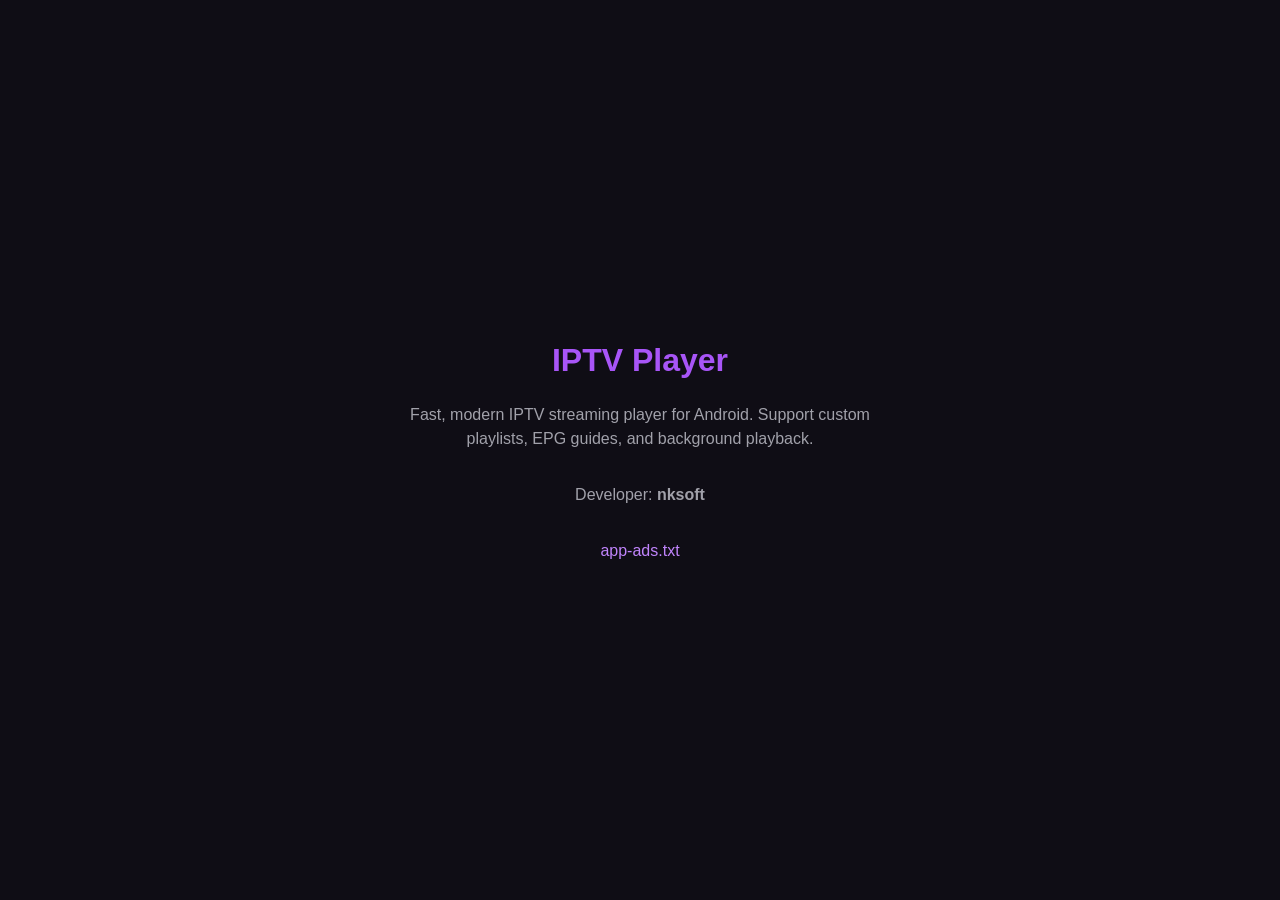
==== index.html @ 3738983d "Add initial HTML structure for IPTV Player" ====
<!DOCTYPE html>
<html lang="en">
<head>
    <meta charset="UTF-8">
    <meta name="viewport" content="width=device-width, initial-scale=1.0">
    <title>IPTV Player by nksoft</title>
    <style>
        body { font-family: -apple-system, BlinkMacSystemFont, "Segoe UI", Roboto, sans-serif; background: #0f0d15; color: #fff; display: flex; flex-direction: column; align-items: center; justify-content: center; height: 100vh; margin: 0; text-align: center; }
        h1 { font-size: 2rem; margin-bottom: 0.5rem; color: #a855f7; }
        p { color: #a1a1aa; max-width: 500px; line-height: 1.5; padding: 0 1rem; }
        a { color: #c084fc; text-decoration: none; margin: 0 10px; }
        a:hover { text-decoration: underline; }
    </style>
</head>
<body>
    <h1>IPTV Player</h1>
    <p>Fast, modern IPTV streaming player for Android. Support custom playlists, EPG guides, and background playback.</p>
    <p>Developer: <strong>nksoft</strong></p>
    <p>
        <a href="app-ads.txt">app-ads.txt</a>
    </p>
</body>
</html>
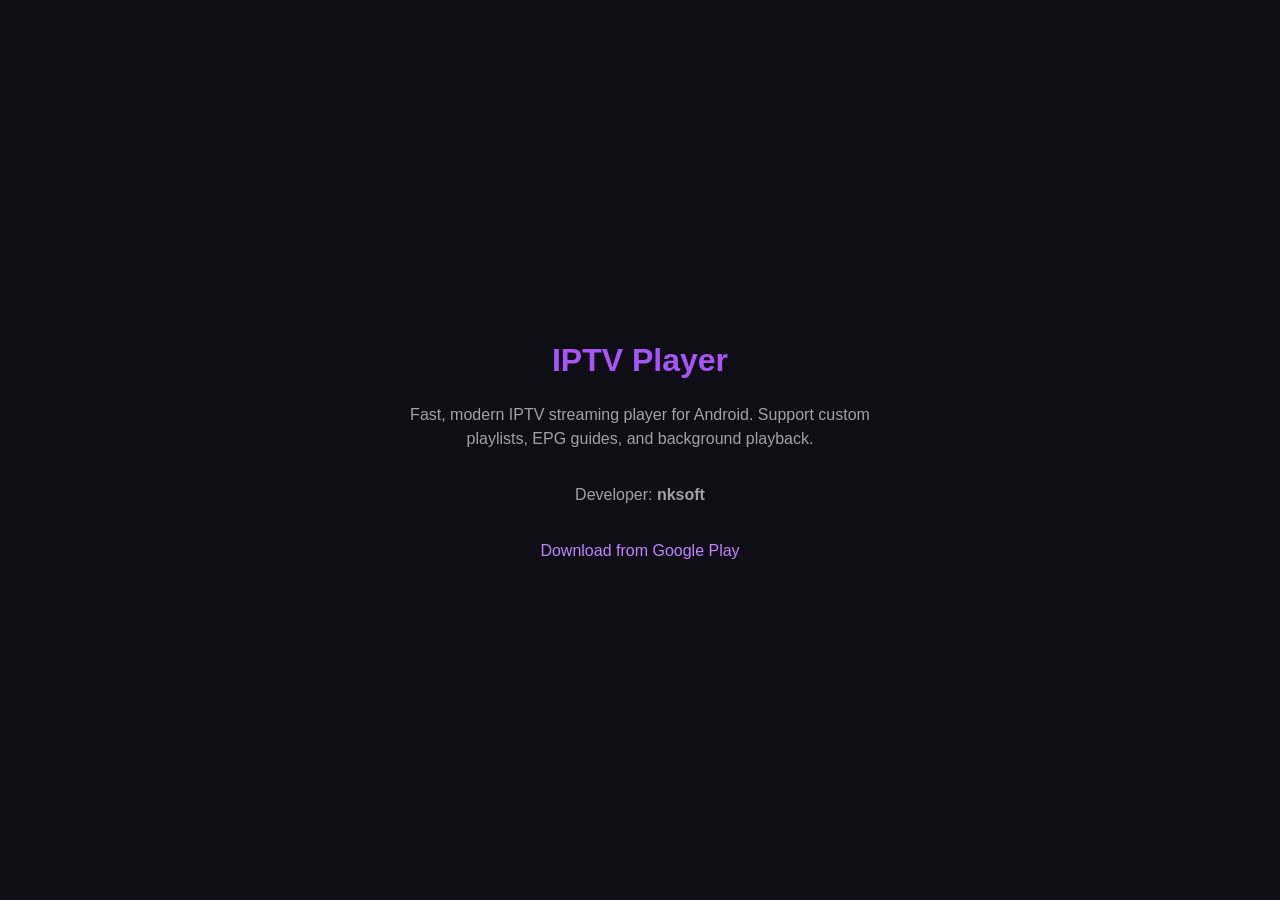
==== commit 0d3e0bd8: "Update download link in index.html" ====
--- a/index.html
+++ b/index.html
@@ -17,7 +17,7 @@
     <p>Fast, modern IPTV streaming player for Android. Support custom playlists, EPG guides, and background playback.</p>
     <p>Developer: <strong>nksoft</strong></p>
     <p>
-        <a href="app-ads.txt">app-ads.txt</a>
+        <a href="https://play.google.com/store/apps/details?id=com.nksoft.iptv">Download from Google Play</a>
     </p>
 </body>
 </html>
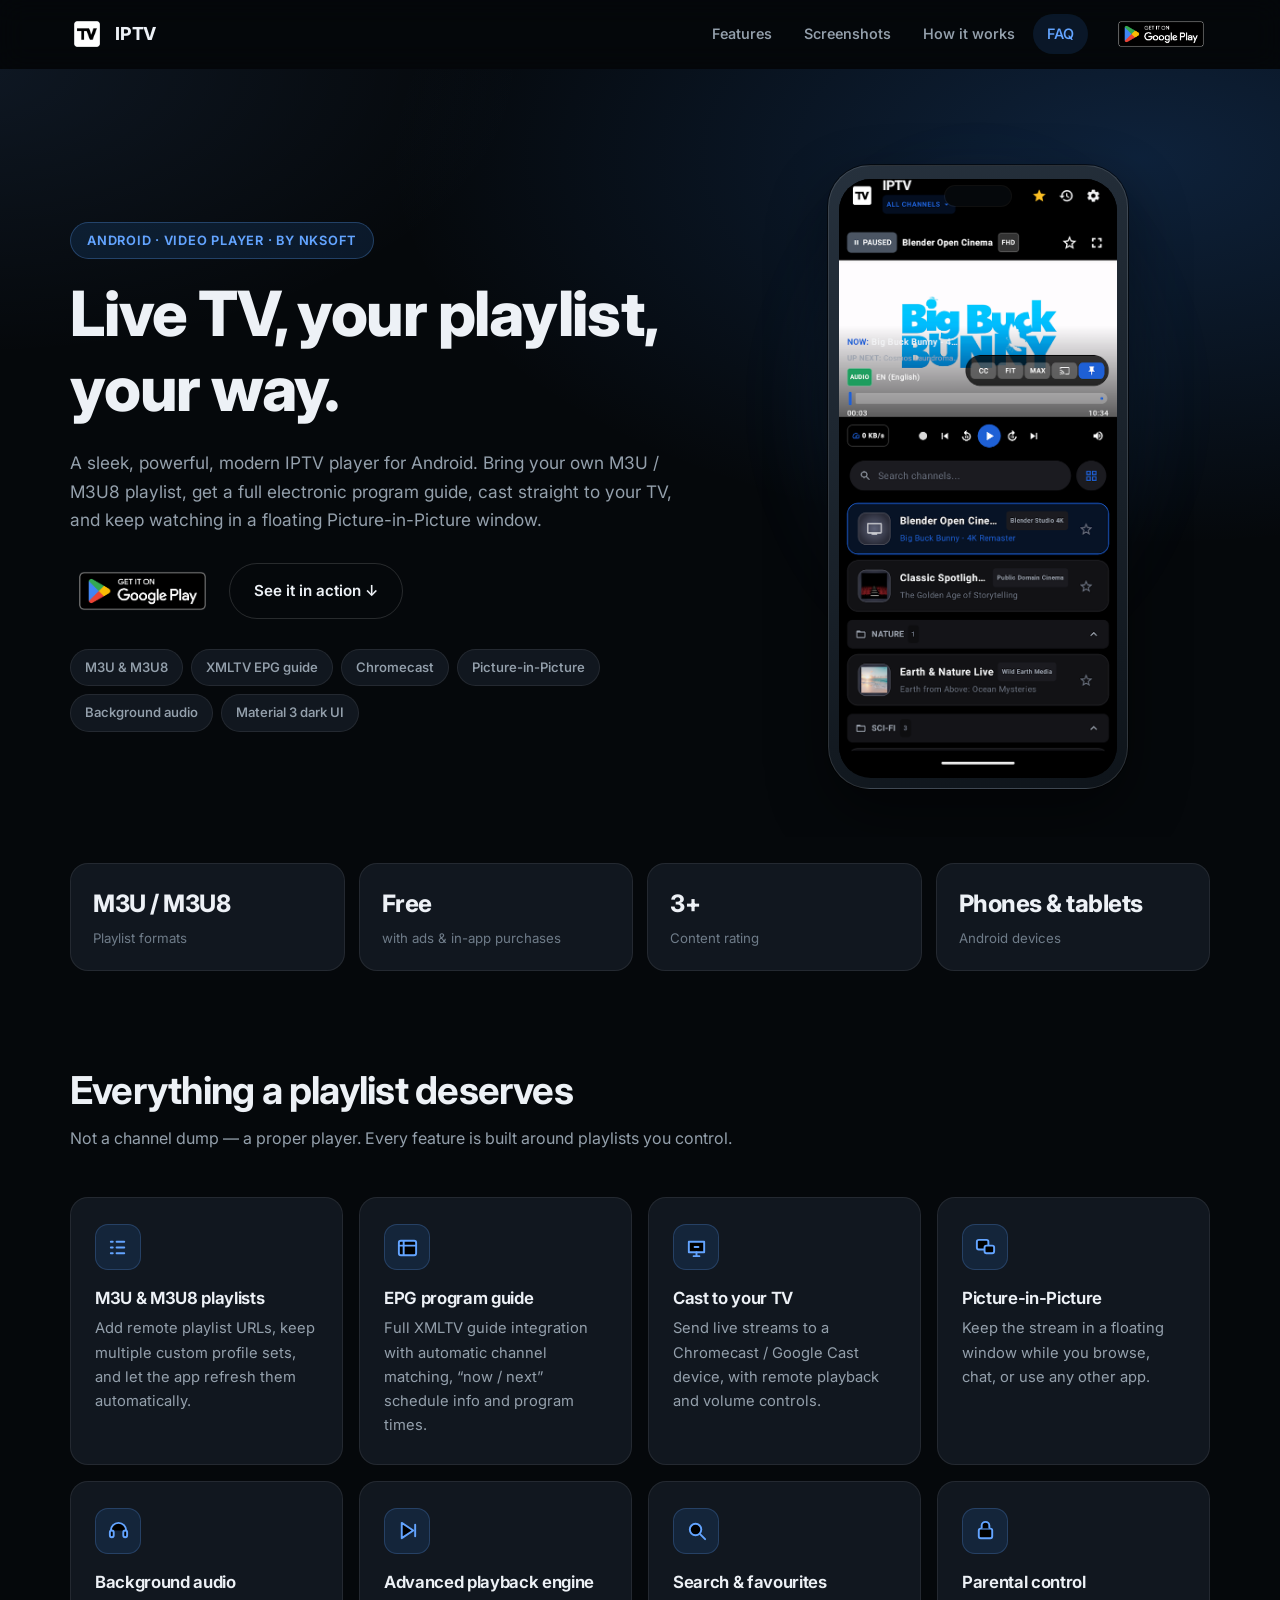
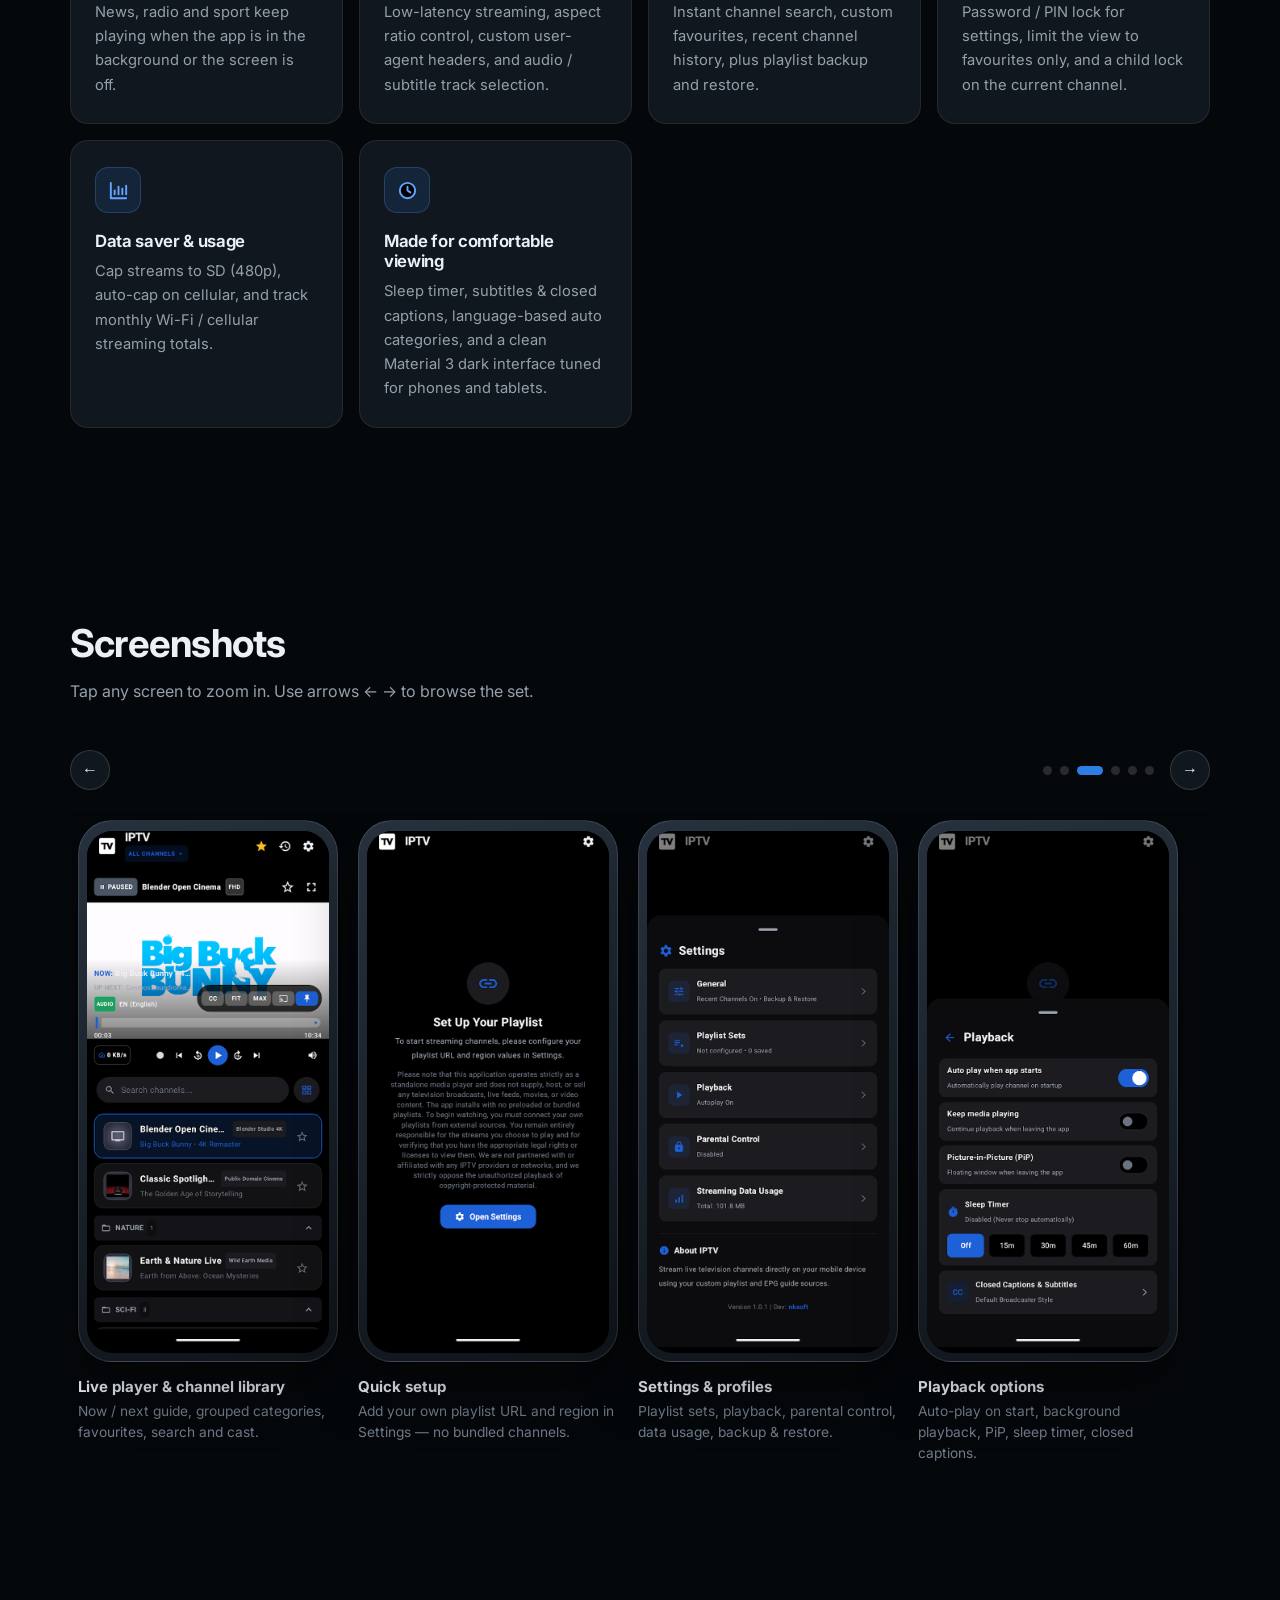
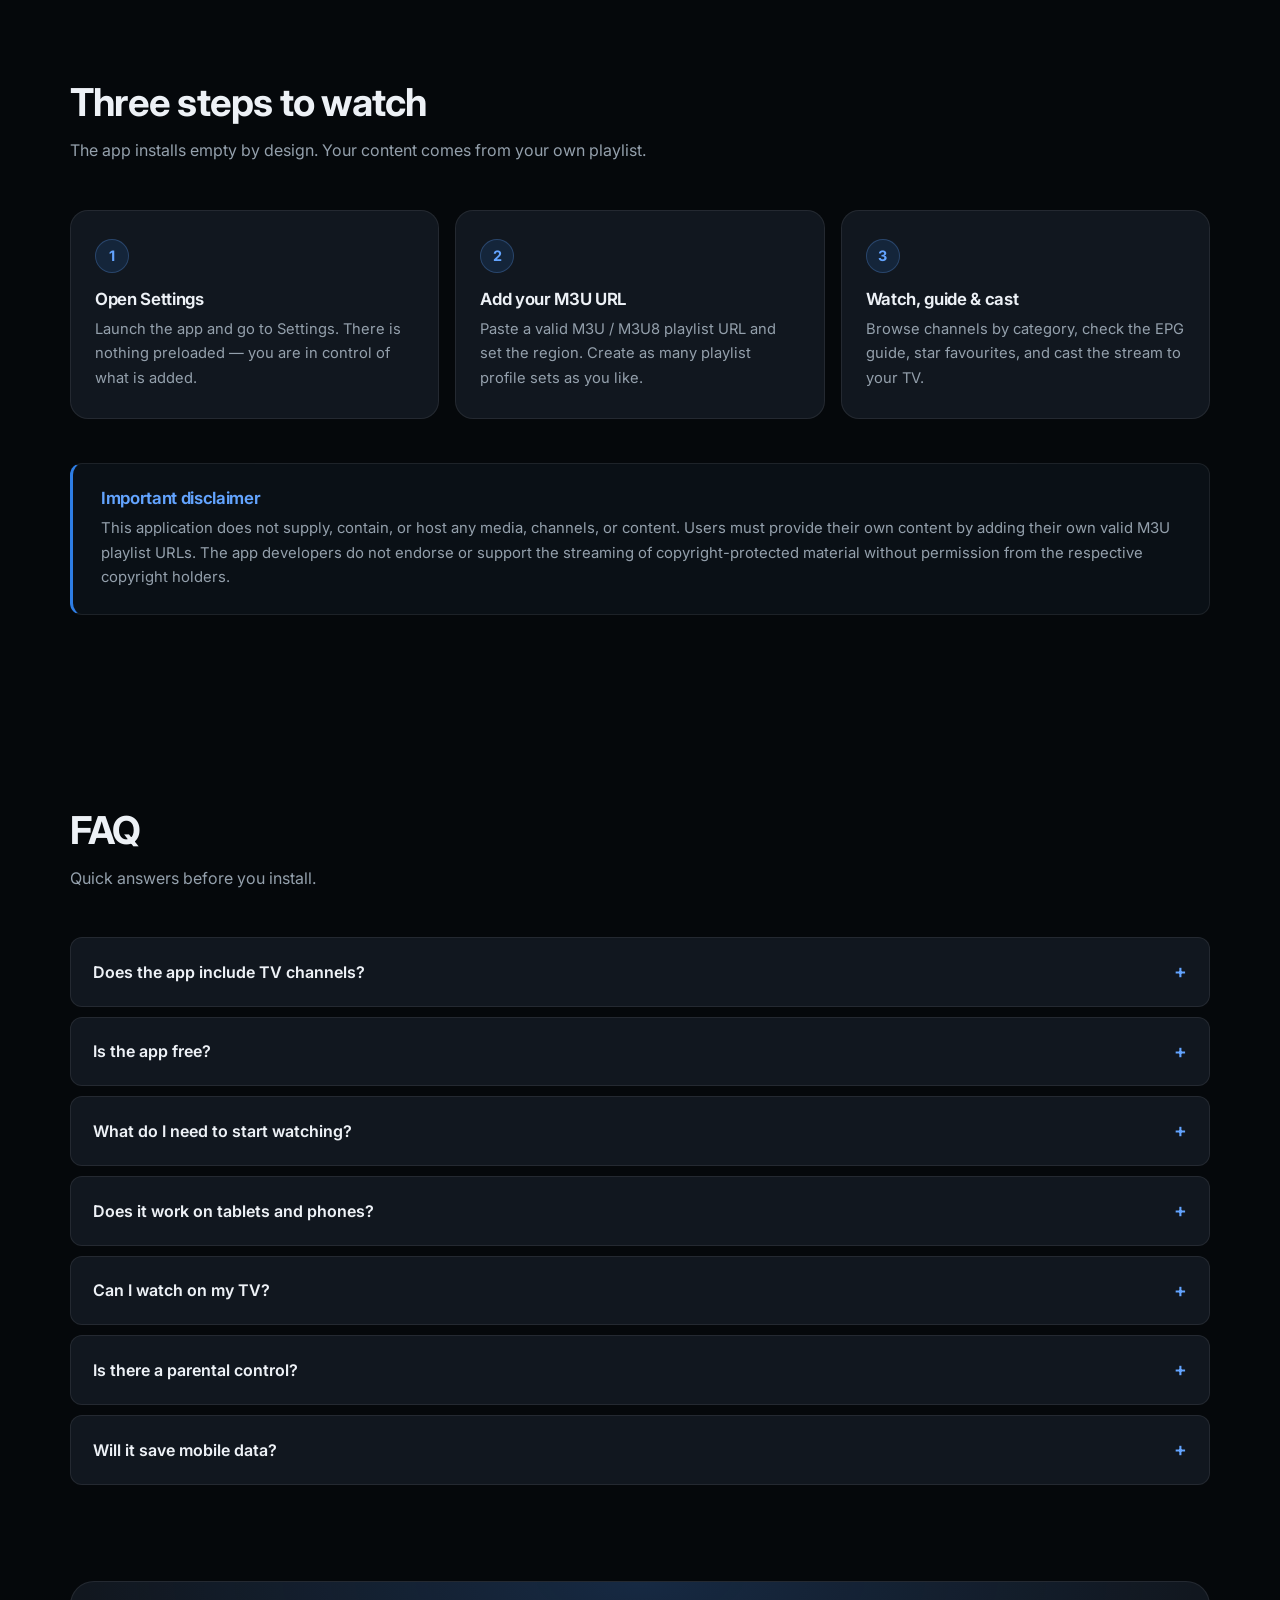
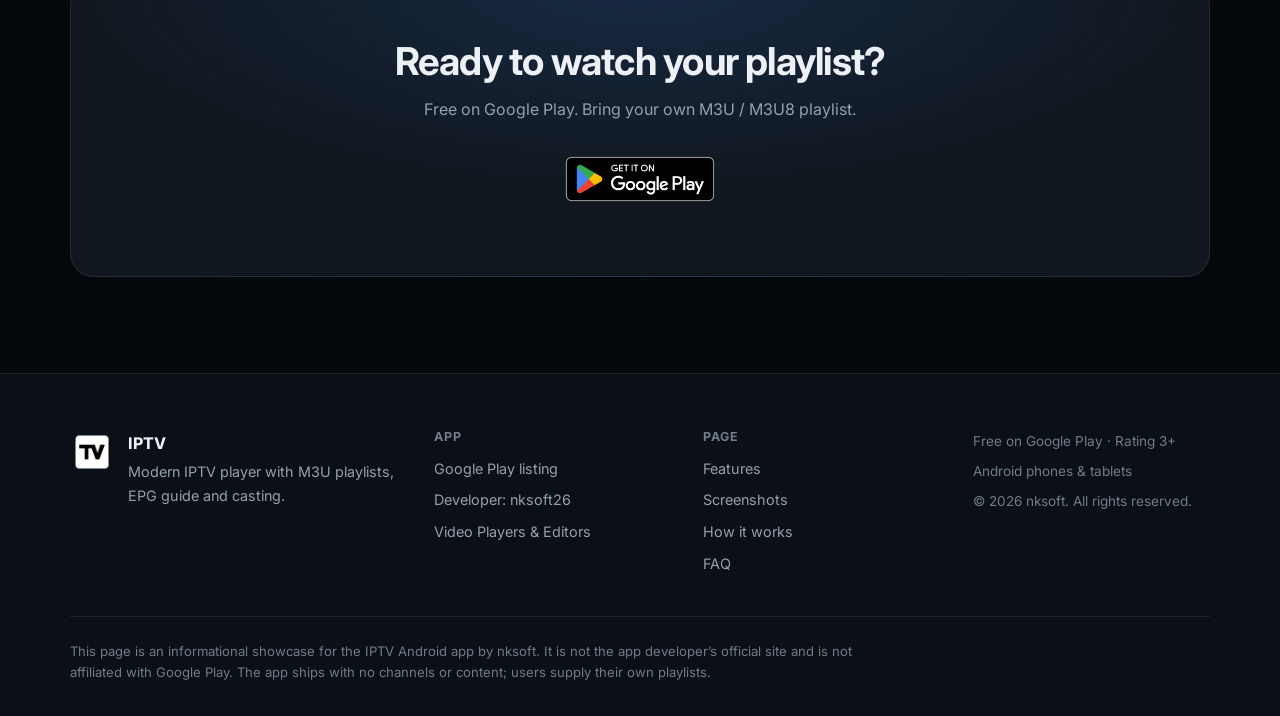
==== commit 73263980: "New website" ====
--- a/index.html
+++ b/index.html
@@ -1,23 +1,391 @@
 <!DOCTYPE html>
 <html lang="en">
 <head>
-    <meta charset="UTF-8">
-    <meta name="viewport" content="width=device-width, initial-scale=1.0">
-    <title>IPTV Player by nksoft</title>
-    <style>
-        body { font-family: -apple-system, BlinkMacSystemFont, "Segoe UI", Roboto, sans-serif; background: #0f0d15; color: #fff; display: flex; flex-direction: column; align-items: center; justify-content: center; height: 100vh; margin: 0; text-align: center; }
-        h1 { font-size: 2rem; margin-bottom: 0.5rem; color: #a855f7; }
-        p { color: #a1a1aa; max-width: 500px; line-height: 1.5; padding: 0 1rem; }
-        a { color: #c084fc; text-decoration: none; margin: 0 10px; }
-        a:hover { text-decoration: underline; }
-    </style>
+  <meta charset="UTF-8" />
+  <meta name="viewport" content="width=device-width, initial-scale=1" />
+
+  <title>IPTV — Modern IPTV player for Android | M3U, EPG & Chromecast</title>
+  <meta name="description" content="IPTV is a sleek, modern IPTV player for Android. Add your own M3U / M3U8 playlist, get a full XMLTV EPG guide, cast to your TV with Chromecast, and keep watching in Picture-in-Picture." />
+
+  <!-- Open Graph / social preview: replace the URL with your GitHub Pages address, e.g. https://yourname.github.io/iptv/ -->
+  <meta property="og:type" content="website" />
+  <meta property="og:title" content="IPTV — Modern IPTV player for Android" />
+  <meta property="og:description" content="M3U / M3U8 playlists, XMLTV EPG guide, Chromecast, Picture-in-Picture, background audio and a clean Material 3 dark interface." />
+  <meta property="og:image" content="https://yourname.github.io/iptv/assets/img/thumbs/shot06.webp" />
+  <meta name="twitter:card" content="summary_large_image" />
+
+  <link rel="icon" href="assets/img/app-icon-192.webp" />
+  <link rel="preconnect" href="https://fonts.googleapis.com" />
+  <link rel="preconnect" href="https://fonts.gstatic.com" crossorigin />
+  <link href="https://fonts.googleapis.com/css2?family=Inter:wght@400;500;600;700;800&display=swap" rel="stylesheet" />
+  <link rel="stylesheet" href="assets/css/style.css" />
 </head>
 <body>
-    <h1>IPTV Player</h1>
-    <p>Fast, modern IPTV streaming player for Android. Support custom playlists, EPG guides, and background playback.</p>
-    <p>Developer: <strong>nksoft</strong></p>
-    <p>
-        <a href="https://play.google.com/store/apps/details?id=com.nksoft.iptv">Download from Google Play</a>
-    </p>
+
+  <!-- ============ NAV ============ -->
+  <header class="nav" id="nav">
+    <div class="nav-inner">
+      <a class="brand" href="#top">
+        <img class="brand-icon" src="assets/img/app-icon-192.webp" alt="IPTV app icon" />
+        <span class="brand-name">IPTV</span>
+      </a>
+      <nav class="nav-links" aria-label="Page sections">
+        <a href="#features" class="nav-link">Features</a>
+        <a href="#gallery" class="nav-link">Screenshots</a>
+        <a href="#how" class="nav-link">How it works</a>
+        <a href="#faq" class="nav-link">FAQ</a>
+      </nav>
+      <a class="play-badge" href="https://play.google.com/store/apps/details?id=com.nksoft.iptv" target="_blank" rel="noopener" aria-label="Get it on Google Play">
+        <img src="assets/img/play-badge-dark.png" alt="Get it on Google Play" width="646" height="250" />
+      </a>
+    </div>
+  </header>
+
+  <!-- ============ HERO ============ -->
+  <main id="top">
+    <section class="hero">
+      <div class="hero-bg" aria-hidden="true"></div>
+      <div class="wrap hero-grid">
+        <div class="hero-copy reveal">
+          <p class="eyebrow">Android · Video player · by nksoft</p>
+          <h1>Live TV, your playlist,<br />your&nbsp;way.</h1>
+          <p class="lede">
+            A sleek, powerful, modern IPTV player for Android. Bring your own M3U / M3U8 playlist,
+            get a full electronic program guide, cast straight to your TV, and keep watching in
+            a floating Picture-in-Picture window.
+          </p>
+          <div class="cta-row">
+            <a class="play-badge" href="https://play.google.com/store/apps/details?id=com.nksoft.iptv" target="_blank" rel="noopener" aria-label="Get it on Google Play">
+              <img src="assets/img/play-badge-dark.png" alt="Get it on Google Play" width="646" height="250" />
+            </a>
+            <a class="btn btn-ghost" href="#gallery">See it in action ↓</a>
+          </div>
+          <ul class="chips">
+            <li>M3U &amp; M3U8</li>
+            <li>XMLTV EPG guide</li>
+            <li>Chromecast</li>
+            <li>Picture-in-Picture</li>
+            <li>Background audio</li>
+            <li>Material 3 dark UI</li>
+          </ul>
+        </div>
+
+        <div class="hero-phone reveal">
+          <div class="phone">
+            <div class="phone-bezel">
+              <div class="phone-screen">
+                <img src="assets/img/thumbs/shot06.webp" alt="IPTV main screen: live channel player with program guide and grouped channel list" />
+              </div>
+              <span class="phone-notch" aria-hidden="true"></span>
+            </div>
+          </div>
+        </div>
+      </div>
+    </section>
+
+    <!-- ============ STATS STRIP ============ -->
+    <section class="wrap stats reveal">
+      <div class="stat"><span class="stat-v">M3U / M3U8</span><span class="stat-k">Playlist formats</span></div>
+      <div class="stat"><span class="stat-v">Free</span><span class="stat-k">with ads &amp; in-app purchases</span></div>
+      <div class="stat"><span class="stat-v">3+</span><span class="stat-k">Content rating</span></div>
+      <div class="stat"><span class="stat-v">Phones &amp; tablets</span><span class="stat-k">Android devices</span></div>
+    </section>
+
+    <!-- ============ FEATURES ============ -->
+    <section class="section wrap" id="features">
+      <div class="section-head reveal">
+        <h2>Everything a playlist deserves</h2>
+        <p>Not a channel dump — a proper player. Every feature is built around playlists you control.</p>
+      </div>
+
+      <div class="feature-grid">
+        <article class="card feature reveal">
+          <div class="feature-icon">
+            <svg viewBox="0 0 24 24" aria-hidden="true"><path d="M10 6h8M10 12h8M10 18h8M4 6h2M4 12h2M4 18h2" stroke="currentColor" stroke-width="2" stroke-linecap="round"/></svg>
+          </div>
+          <h3>M3U &amp; M3U8 playlists</h3>
+          <p>Add remote playlist URLs, keep multiple custom profile sets, and let the app refresh them automatically.</p>
+        </article>
+
+        <article class="card feature reveal">
+          <div class="feature-icon">
+            <svg viewBox="0 0 24 24" aria-hidden="true"><rect x="3" y="5" width="18" height="15" rx="2" stroke="currentColor" stroke-width="2"/><path d="M3 10h18M8 5v15" stroke="currentColor" stroke-width="2"/></svg>
+          </div>
+          <h3>EPG program guide</h3>
+          <p>Full XMLTV guide integration with automatic channel matching, “now / next” schedule info and program times.</p>
+        </article>
+
+        <article class="card feature reveal">
+          <div class="feature-icon">
+            <svg viewBox="0 0 24 24" aria-hidden="true"><path d="M4 6h16v11H4z" stroke="currentColor" stroke-width="2" stroke-linejoin="round"/><path d="M9 21h6M12 17v4" stroke="currentColor" stroke-width="2" stroke-linecap="round"/><path d="M10 11.5 14 11.5" stroke="currentColor" stroke-width="2" stroke-linecap="round"/></svg>
+          </div>
+          <h3>Cast to your TV</h3>
+          <p>Send live streams to a Chromecast / Google Cast device, with remote playback and volume controls.</p>
+        </article>
+
+        <article class="card feature reveal">
+          <div class="feature-icon">
+            <svg viewBox="0 0 24 24" aria-hidden="true"><rect x="3" y="4" width="12" height="10" rx="2" stroke="currentColor" stroke-width="2"/><rect x="11" y="10" width="10" height="8" rx="2" stroke="currentColor" stroke-width="2"/></svg>
+          </div>
+          <h3>Picture-in-Picture</h3>
+          <p>Keep the stream in a floating window while you browse, chat, or use any other app.</p>
+        </article>
+
+        <article class="card feature reveal">
+          <div class="feature-icon">
+            <svg viewBox="0 0 24 24" aria-hidden="true"><path d="M4 12a8 8 0 0 1 16 0" stroke="currentColor" stroke-width="2"/><rect x="3" y="12" width="4" height="7" rx="2" stroke="currentColor" stroke-width="2"/><rect x="17" y="12" width="4" height="7" rx="2" stroke="currentColor" stroke-width="2"/></svg>
+          </div>
+          <h3>Background audio</h3>
+          <p>News, radio and sport keep playing when the app is in the background or the screen is off.</p>
+        </article>
+
+        <article class="card feature reveal">
+          <div class="feature-icon">
+            <svg viewBox="0 0 24 24" aria-hidden="true"><path d="M6 4l12 8-12 8z" stroke="currentColor" stroke-width="2" stroke-linejoin="round"/><path d="M20 6v12" stroke="currentColor" stroke-width="2" stroke-linecap="round"/></svg>
+          </div>
+          <h3>Advanced playback engine</h3>
+          <p>Low-latency streaming, aspect ratio control, custom user-agent headers, and audio / subtitle track selection.</p>
+        </article>
+
+        <article class="card feature reveal">
+          <div class="feature-icon">
+            <svg viewBox="0 0 24 24" aria-hidden="true"><circle cx="11" cy="11" r="6" stroke="currentColor" stroke-width="2"/><path d="M16 16l5 5" stroke="currentColor" stroke-width="2" stroke-linecap="round"/></svg>
+          </div>
+          <h3>Search &amp; favourites</h3>
+          <p>Instant channel search, custom favourites, recent channel history, plus playlist backup and restore.</p>
+        </article>
+
+        <article class="card feature reveal">
+          <div class="feature-icon">
+            <svg viewBox="0 0 24 24" aria-hidden="true"><rect x="5" y="10" width="14" height="10" rx="2" stroke="currentColor" stroke-width="2"/><path d="M8 10V7a4 4 0 0 1 8 0v3" stroke="currentColor" stroke-width="2"/></svg>
+          </div>
+          <h3>Parental control</h3>
+          <p>Password / PIN lock for settings, limit the view to favourites only, and a child lock on the current channel.</p>
+        </article>
+
+        <article class="card feature reveal">
+          <div class="feature-icon">
+            <svg viewBox="0 0 24 24" aria-hidden="true"><path d="M4 20V4M4 20h16" stroke="currentColor" stroke-width="2" stroke-linecap="round"/><path d="M8 16v-4M12 16V8M16 16v-6M20 16v-9" stroke="currentColor" stroke-width="2" stroke-linecap="round"/></svg>
+          </div>
+          <h3>Data saver &amp; usage</h3>
+          <p>Cap streams to SD (480p), auto-cap on cellular, and track monthly Wi-Fi / cellular streaming totals.</p>
+        </article>
+
+        <article class="card feature reveal">
+          <div class="feature-icon">
+            <svg viewBox="0 0 24 24" aria-hidden="true"><circle cx="12" cy="12" r="8" stroke="currentColor" stroke-width="2"/><path d="M12 8v4l3 2" stroke="currentColor" stroke-width="2" stroke-linecap="round"/></svg>
+          </div>
+          <h3>Made for comfortable viewing</h3>
+          <p>Sleep timer, subtitles &amp; closed captions, language-based auto categories, and a clean Material 3 dark interface tuned for phones and tablets.</p>
+        </article>
+      </div>
+    </section>
+
+    <!-- ============ GALLERY ============ -->
+    <section class="section wrap" id="gallery">
+      <div class="section-head reveal">
+        <h2>Screenshots</h2>
+        <p>Tap any screen to zoom in. Use arrows ← → to browse the set.</p>
+      </div>
+
+      <div class="gallery-tools">
+        <button class="arrow" id="gal-prev" aria-label="Previous screenshot">←</button>
+        <div class="dots" id="gal-dots" role="tablist" aria-label="Screenshot picker"></div>
+        <button class="arrow" id="gal-next" aria-label="Next screenshot">→</button>
+      </div>
+
+      <div class="gallery" id="gallery-track" role="list">
+        <figure class="shot reveal" role="listitem" data-full="assets/img/shot06.webp" data-title="Live player &amp; channel library" tabindex="0">
+          <div class="phone phone-sm">
+            <div class="phone-bezel">
+              <div class="phone-screen"><img src="assets/img/thumbs/shot06.webp" alt="Live player screen: program guide now and next, channel list grouped by category" loading="lazy" /></div>
+            </div>
+          </div>
+          <figcaption><strong>Live player &amp; channel library</strong>Now / next guide, grouped categories, favourites, search and cast.</figcaption>
+        </figure>
+
+        <figure class="shot reveal" role="listitem" data-full="assets/img/shot01.webp" data-title="Quick setup" tabindex="0">
+          <div class="phone phone-sm">
+            <div class="phone-bezel">
+              <div class="phone-screen"><img src="assets/img/thumbs/shot01.webp" alt="Setup screen explaining that you must add your own playlist URL" loading="lazy" /></div>
+            </div>
+          </div>
+          <figcaption><strong>Quick setup</strong>Add your own playlist URL and region in Settings — no bundled channels.</figcaption>
+        </figure>
+
+        <figure class="shot reveal" role="listitem" data-full="assets/img/shot02.webp" data-title="Settings &amp; profiles" tabindex="0">
+          <div class="phone phone-sm">
+            <div class="phone-bezel">
+              <div class="phone-screen"><img src="assets/img/thumbs/shot02.webp" alt="Settings screen with General, Playlist Sets, Playback, Parental Control and Streaming Data Usage" loading="lazy" /></div>
+            </div>
+          </div>
+          <figcaption><strong>Settings &amp; profiles</strong>Playlist sets, playback, parental control, data usage, backup &amp; restore.</figcaption>
+        </figure>
+
+        <figure class="shot reveal" role="listitem" data-full="assets/img/shot03.webp" data-title="Playback options" tabindex="0">
+          <div class="phone phone-sm">
+            <div class="phone-bezel">
+              <div class="phone-screen"><img src="assets/img/thumbs/shot03.webp" alt="Playback settings: auto play, keep media playing, picture-in-picture, sleep timer, subtitles" loading="lazy" /></div>
+            </div>
+          </div>
+          <figcaption><strong>Playback options</strong>Auto-play on start, background playback, PiP, sleep timer, closed captions.</figcaption>
+        </figure>
+
+        <figure class="shot reveal" role="listitem" data-full="assets/img/shot05.webp" data-title="Data saver &amp; usage" tabindex="0">
+          <div class="phone phone-sm">
+            <div class="phone-bezel">
+              <div class="phone-screen"><img src="assets/img/thumbs/shot05.webp" alt="Streaming data usage screen with data saver mode and monthly totals" loading="lazy" /></div>
+            </div>
+          </div>
+          <figcaption><strong>Data saver &amp; usage</strong>Cap quality to SD, auto-cap on cellular, monthly Wi-Fi / cellular totals.</figcaption>
+        </figure>
+
+        <figure class="shot reveal" role="listitem" data-full="assets/img/shot04.webp" data-title="Parental control" tabindex="0">
+          <div class="phone phone-sm">
+            <div class="phone-bezel">
+              <div class="phone-screen"><img src="assets/img/thumbs/shot04.webp" alt="Parental control screen with password, limit to favourites and child lock" loading="lazy" /></div>
+            </div>
+          </div>
+          <figcaption><strong>Parental control</strong>PIN-locked settings, favourites-only view, child lock on the current channel.</figcaption>
+        </figure>
+      </div>
+    </section>
+
+    <!-- ============ HOW IT WORKS ============ -->
+    <section class="section wrap" id="how">
+      <div class="section-head reveal">
+        <h2>Three steps to watch</h2>
+        <p>The app installs empty by design. Your content comes from your own playlist.</p>
+      </div>
+      <div class="steps">
+        <div class="step reveal">
+          <span class="step-num">1</span>
+          <h3>Open Settings</h3>
+          <p>Launch the app and go to Settings. There is nothing preloaded — you are in control of what is added.</p>
+        </div>
+        <div class="step reveal">
+          <span class="step-num">2</span>
+          <h3>Add your M3U URL</h3>
+          <p>Paste a valid M3U / M3U8 playlist URL and set the region. Create as many playlist profile sets as you like.</p>
+        </div>
+        <div class="step reveal">
+          <span class="step-num">3</span>
+          <h3>Watch, guide &amp; cast</h3>
+          <p>Browse channels by category, check the EPG guide, star favourites, and cast the stream to your TV.</p>
+        </div>
+      </div>
+
+      <div class="disclaimer reveal">
+        <h3>Important disclaimer</h3>
+        <p>
+          This application does not supply, contain, or host any media, channels, or content.
+          Users must provide their own content by adding their own valid M3U playlist URLs.
+          The app developers do not endorse or support the streaming of copyright-protected
+          material without permission from the respective copyright holders.
+        </p>
+      </div>
+    </section>
+
+    <!-- ============ FAQ ============ -->
+    <section class="section wrap" id="faq">
+      <div class="section-head reveal">
+        <h2>FAQ</h2>
+        <p>Quick answers before you install.</p>
+      </div>
+
+      <div class="faq-list reveal">
+        <details class="faq">
+          <summary>Does the app include TV channels?</summary>
+          <p>No. IPTV is a standalone player only. It ships with no channels, streams, or guide data. You add your own M3U / M3U8 playlist URL from a source you are licensed to use.</p>
+        </details>
+        <details class="faq">
+          <summary>Is the app free?</summary>
+          <p>Yes, the app is free to install on Android. It contains ads and offers in-app purchases.</p>
+        </details>
+        <details class="faq">
+          <summary>What do I need to start watching?</summary>
+          <p>A valid M3U or M3U8 playlist URL from your IPTV provider, plus an internet connection. An XMLTV EPG URL is optional, for the program guide.</p>
+        </details>
+        <details class="faq">
+          <summary>Does it work on tablets and phones?</summary>
+          <p>Yes. The interface is built on Material 3 with a dark theme tuned for both Android phones and tablets.</p>
+        </details>
+        <details class="faq">
+          <summary>Can I watch on my TV?</summary>
+          <p>Yes — cast live streams to Chromecast / Google Cast devices, with playback and volume control from the phone.</p>
+        </details>
+        <details class="faq">
+          <summary>Is there a parental control?</summary>
+          <p>Yes. Lock settings and restricted actions behind a password / PIN, restrict the channel view to favourites only, and use child lock to pin playback to the current channel.</p>
+        </details>
+        <details class="faq">
+          <summary>Will it save mobile data?</summary>
+          <p>Data saver mode caps stream quality to SD (480p / 1 Mbps), auto-saver can trigger on cellular, and the app shows your monthly Wi-Fi and cellular streaming totals.</p>
+        </details>
+      </div>
+    </section>
+
+    <!-- ============ CTA BAND ============ -->
+    <section class="wrap cta-band reveal">
+      <div class="cta-inner">
+        <h2>Ready to watch your playlist?</h2>
+        <p>Free on Google Play. Bring your own M3U / M3U8 playlist.</p>
+        <a class="play-badge play-badge-lg" href="https://play.google.com/store/apps/details?id=com.nksoft.iptv" target="_blank" rel="noopener" aria-label="Get it on Google Play">
+          <img src="assets/img/play-badge-dark.png" alt="Get it on Google Play" width="646" height="250" />
+        </a>
+      </div>
+    </section>
+  </main>
+
+  <!-- ============ FOOTER ============ -->
+  <footer class="footer">
+    <div class="wrap footer-grid">
+      <div class="footer-brand">
+        <img class="brand-icon" src="assets/img/app-icon-192.webp" alt="" />
+        <div>
+          <p class="footer-name">IPTV</p>
+          <p class="footer-sub">Modern IPTV player with M3U playlists, EPG guide and casting.</p>
+        </div>
+      </div>
+      <div class="footer-col">
+        <h4>App</h4>
+        <a href="https://play.google.com/store/apps/details?id=com.nksoft.iptv" target="_blank" rel="noopener">Google Play listing</a>
+        <a href="https://play.google.com/store/apps/developer?id=nksoft26" target="_blank" rel="noopener">Developer: nksoft26</a>
+        <a href="https://play.google.com/store/apps/category/VIDEO_PLAYERS" target="_blank" rel="noopener">Video Players &amp; Editors</a>
+      </div>
+      <div class="footer-col">
+        <h4>Page</h4>
+        <a href="#features">Features</a>
+        <a href="#gallery">Screenshots</a>
+        <a href="#how">How it works</a>
+        <a href="#faq">FAQ</a>
+      </div>
+      <div class="footer-col footer-meta">
+        <p>Free on Google Play · Rating 3+</p>
+        <p>Android phones &amp; tablets</p>
+        <p>© <span id="year"></span> nksoft. All rights reserved.</p>
+      </div>
+    </div>
+    <div class="wrap footer-legal">
+      <p>This page is an informational showcase for the IPTV Android app by nksoft. It is not the app developer’s official site and is not affiliated with Google Play. The app ships with no channels or content; users supply their own playlists.</p>
+    </div>
+  </footer>
+
+  <!-- Lightbox for zoomed screenshots -->
+  <div class="lightbox" id="lightbox" role="dialog" aria-modal="true" aria-label="Screenshot viewer" hidden>
+    <button class="lb-close" id="lb-close" aria-label="Close">✕</button>
+    <button class="lb-arrow lb-prev" id="lb-prev" aria-label="Previous">←</button>
+    <figure class="lb-body">
+      <div class="phone phone-lg">
+        <div class="phone-bezel">
+          <div class="phone-screen"><img id="lb-img" src="" alt="" /></div>
+        </div>
+      </div>
+      <figcaption id="lb-title"></figcaption>
+    </figure>
+    <button class="lb-arrow lb-next" id="lb-next" aria-label="Next">→</button>
+  </div>
+
+  <script src="assets/js/main.js"></script>
 </body>
 </html>
--- a/assets/css/style.css
+++ b/assets/css/style.css
@@ -0,0 +1,407 @@
+/* ============================================================
+   IPTV showcase — clean modern dark theme (matches app UI)
+   ============================================================ */
+
+:root {
+  --bg: #05080b;
+  --bg-2: #0a1016;
+  --surface: #11171f;
+  --surface-2: #16202a;
+  --border: rgba(255, 255, 255, 0.08);
+  --border-strong: rgba(255, 255, 255, 0.14);
+  --text: #edf1f6;
+  --muted: #94a0ac;
+  --muted-2: #6f7c89;
+  --accent: #2e7de4;
+  --accent-2: #63a4ff;
+  --accent-soft: rgba(46, 125, 228, 0.14);
+  --radius: 18px;
+  --radius-sm: 12px;
+  --shadow: 0 24px 60px rgba(0, 0, 0, 0.45);
+  --font: "Inter", system-ui, -apple-system, "Segoe UI", Roboto, sans-serif;
+  /* Phone geometry: screenshots are 1080x2400, status bar (~100px) cropped */
+  --phone-ratio: 9 / 19.4;
+  --screen-crop-top: -4.27%;
+  --screen-scale: 103.10%;
+  --shot-w: 224px;
+}
+
+* { box-sizing: border-box; }
+
+html { scroll-behavior: smooth; scroll-padding-top: 78px; }
+
+body {
+  margin: 0;
+  background: var(--bg);
+  color: var(--text);
+  font-family: var(--font);
+  font-size: 16px;
+  line-height: 1.65;
+  -webkit-font-smoothing: antialiased;
+  overflow-x: hidden;
+}
+
+img { max-width: 100%; display: block; }
+
+a { color: var(--accent-2); text-decoration: none; }
+a:hover { color: #8fbcff; }
+
+h1, h2, h3, h4 { line-height: 1.2; letter-spacing: -0.02em; }
+h1 { font-size: clamp(2.4rem, 5.4vw, 3.9rem); font-weight: 800; margin: 0 0 22px; }
+h2 { font-size: clamp(1.7rem, 3.4vw, 2.4rem); font-weight: 700; margin: 0 0 12px; }
+h3 { font-size: 1.05rem; font-weight: 650; margin: 0 0 8px; }
+
+.wrap { width: min(1140px, 92vw); margin-inline: auto; }
+
+/* ---------- buttons ---------- */
+.btn {
+  display: inline-flex; align-items: center; gap: 10px;
+  padding: 14px 24px; border-radius: 999px;
+  font-size: 0.95rem; font-weight: 600; font-family: inherit;
+  border: 1px solid transparent; cursor: pointer;
+  transition: transform 0.18s ease, box-shadow 0.18s ease, background 0.18s ease, border-color 0.18s ease;
+}
+.btn-primary {
+  background: linear-gradient(180deg, #3d8ff0, var(--accent));
+  color: #fff; box-shadow: 0 10px 30px rgba(46, 125, 228, 0.35);
+}
+.btn-primary:hover { color: #fff; transform: translateY(-2px); box-shadow: 0 14px 38px rgba(46, 125, 228, 0.45); }
+.btn-ghost {
+  background: transparent; color: var(--text); border-color: var(--border-strong);
+}
+.btn-ghost:hover { color: var(--text); transform: translateY(-2px); border-color: var(--accent-2); }
+.btn-sm { padding: 10px 18px; font-size: 0.86rem; }
+.btn-lg { padding: 16px 30px; font-size: 1.02rem; }
+
+/* official Google Play badge: keep the asset's own aspect ratio (646x250)
+   and size it by height so the artwork is never distorted */
+.play-badge { display: inline-flex; align-items: center; flex: none; }
+.play-badge img {
+  height: 56px; width: auto; display: block;
+  transition: transform 0.22s ease, filter 0.22s ease;
+}
+.play-badge:hover img { transform: translateY(-2px); filter: brightness(1.14); }
+.play-badge:focus-visible { outline: 2px solid var(--accent-2); outline-offset: 4px; border-radius: 14px; }
+.play-badge-lg img { height: 66px; }
+
+/* ---------- nav ---------- */
+.nav {
+  position: sticky; top: 0; z-index: 50;
+  background: rgba(5, 8, 11, 0.72);
+  backdrop-filter: blur(14px);
+  border-bottom: 1px solid transparent;
+  transition: border-color 0.25s ease, background 0.25s ease;
+}
+.nav.scrolled { border-bottom-color: var(--border); background: rgba(5, 8, 11, 0.86); }
+.nav-inner {
+  width: min(1140px, 94vw); margin-inline: auto;
+  display: flex; align-items: center; gap: 24px;
+  min-height: 68px;
+}
+.nav-inner .play-badge img { height: 38px; }
+.brand { display: flex; align-items: center; gap: 11px; color: var(--text); }
+.brand:hover { color: var(--text); }
+.brand-icon { width: 34px; height: 34px; border-radius: 9px; }
+.brand-name { font-weight: 750; font-size: 1.12rem; letter-spacing: -0.01em; }
+.nav-links { display: flex; gap: 4px; margin-left: auto; }
+.nav-link {
+  padding: 8px 14px; border-radius: 999px;
+  color: var(--muted); font-size: 0.9rem; font-weight: 550;
+  transition: color 0.2s ease, background 0.2s ease;
+}
+.nav-link:hover { color: var(--text); background: rgba(255, 255, 255, 0.05); }
+.nav-link.active { color: var(--accent-2); background: var(--accent-soft); }
+
+/* ---------- hero ---------- */
+.hero { position: relative; padding: 96px 0 48px; overflow: hidden; }
+.hero-bg {
+  position: absolute; inset: -10% -20% auto -20%; height: 120%;
+  background:
+    radial-gradient(60% 60% at 78% 18%, rgba(46, 125, 228, 0.22), transparent 70%),
+    radial-gradient(45% 45% at 12% 8%, rgba(99, 164, 255, 0.10), transparent 70%);
+  pointer-events: none;
+}
+.hero-grid {
+  position: relative; z-index: 1;
+  display: grid; grid-template-columns: 1.15fr 0.85fr;
+  gap: 48px; align-items: center;
+}
+.eyebrow {
+  display: inline-block; margin: 0 0 18px;
+  padding: 7px 16px; border-radius: 999px;
+  background: var(--accent-soft); border: 1px solid rgba(99, 164, 255, 0.28);
+  color: var(--accent-2); font-size: 0.8rem; font-weight: 650; letter-spacing: 0.06em;
+  text-transform: uppercase;
+}
+.lede { color: var(--muted); font-size: 1.08rem; max-width: 62ch; margin: 0 0 28px; }
+.cta-row { display: flex; flex-wrap: wrap; gap: 14px; margin-bottom: 30px; }
+.chips {
+  display: flex; flex-wrap: wrap; gap: 8px; list-style: none;
+  margin: 0; padding: 0;
+}
+.chips li {
+  padding: 7px 14px; border-radius: 999px;
+  background: var(--surface); border: 1px solid var(--border);
+  color: var(--muted); font-size: 0.82rem; font-weight: 550;
+}
+
+/* ---------- phone mockup ---------- */
+.phone { width: 300px; margin-inline: auto; }
+.phone-sm { width: 224px; }
+.phone-lg { width: 340px; }
+.phone-bezel {
+  position: relative;
+  padding: 13px 10px 10px;
+  background: linear-gradient(160deg, #26313d, #0e141a);
+  border-radius: 42px;
+  border: 1px solid rgba(255, 255, 255, 0.12);
+  box-shadow: var(--shadow), 0 0 0 1px rgba(0, 0, 0, 0.55);
+}
+.phone-screen {
+  position: relative;
+  width: 100%;
+  aspect-ratio: var(--phone-ratio);
+  overflow: hidden;
+  border-radius: 32px;
+  background: #000;
+}
+.phone-screen img {
+  position: absolute; left: 0;
+  top: var(--screen-crop-top);
+  height: var(--screen-scale);
+  width: 100%;
+}
+.phone-notch {
+  position: absolute; top: 20px; left: 50%; transform: translateX(-50%);
+  width: 66px; height: 20px; border-radius: 999px;
+  background: #05080b; z-index: 2;
+  box-shadow: 0 0 0 1px rgba(255, 255, 255, 0.06);
+}
+.phone-sm .phone-bezel, .phone-lg .phone-bezel { border-radius: 34px; padding: 10px 8px 8px; }
+.phone-sm .phone-screen, .phone-lg .phone-screen { border-radius: 26px; }
+.phone-sm .phone-notch, .phone-lg .phone-notch { top: 16px; width: 52px; height: 16px; }
+
+.hero-phone { position: relative; }
+.hero-phone::before {
+  content: ""; position: absolute; inset: -8% -12%;
+  background: radial-gradient(50% 50% at 50% 40%, rgba(46, 125, 228, 0.22), transparent 72%);
+  filter: blur(26px); z-index: 0;
+}
+
+/* ---------- stats ---------- */
+.stats {
+  display: grid; grid-template-columns: repeat(4, 1fr);
+  gap: 14px; margin: 26px auto 0;
+}
+.stat {
+  background: var(--surface); border: 1px solid var(--border);
+  border-radius: var(--radius); padding: 20px 22px;
+}
+.stat-v { display: block; font-size: 1.5rem; font-weight: 750; letter-spacing: -0.02em; }
+.stat-k { display: block; color: var(--muted-2); font-size: 0.83rem; margin-top: 4px; }
+
+/* ---------- sections ---------- */
+.section { padding: 96px 0; }
+.section-head { max-width: 720px; margin-bottom: 46px; }
+.section-head p { color: var(--muted); margin: 0; }
+
+.card {
+  background: var(--surface); border: 1px solid var(--border);
+  border-radius: var(--radius);
+}
+
+.feature-grid {
+  display: grid; grid-template-columns: repeat(auto-fit, minmax(258px, 1fr));
+  gap: 16px;
+}
+.feature { padding: 26px 24px; transition: transform 0.2s ease, border-color 0.2s ease, background 0.2s ease; }
+.feature:hover { transform: translateY(-4px); border-color: rgba(99, 164, 255, 0.35); background: var(--surface-2); }
+.feature-icon {
+  width: 46px; height: 46px; border-radius: 13px;
+  display: grid; place-items: center; margin-bottom: 18px;
+  background: var(--accent-soft); border: 1px solid rgba(99, 164, 255, 0.22);
+  color: var(--accent-2);
+}
+.feature-icon svg { width: 23px; height: 23px; }
+.feature p { color: var(--muted); font-size: 0.92rem; margin: 0; }
+
+/* ---------- gallery ---------- */
+.gallery-tools {
+  display: flex; align-items: center; gap: 16px;
+  margin-bottom: 22px;
+}
+.arrow {
+  width: 40px; height: 40px; border-radius: 999px;
+  background: var(--surface); border: 1px solid var(--border-strong);
+  color: var(--text); font-size: 1rem; cursor: pointer;
+  transition: background 0.2s ease, border-color 0.2s ease, color 0.2s ease;
+}
+.arrow:hover { background: var(--accent-soft); border-color: var(--accent-2); color: var(--accent-2); }
+.dots { display: flex; gap: 8px; margin-left: auto; }
+.dot {
+  width: 9px; height: 9px; padding: 0; border: none; border-radius: 999px;
+  background: var(--border-strong); cursor: pointer;
+  transition: width 0.22s ease, background 0.22s ease;
+}
+.dot.active { width: 26px; background: var(--accent); }
+
+/* left padding is small so the row starts flush at the left edge;
+   right padding = (viewport - card width) so the last card can still
+   be scrolled to the centre. The JS clamps at 0, so the first card
+   rests at the left instead of leaving a gap there. */
+.gallery {
+  display: flex; gap: 20px;
+  overflow-x: auto; overscroll-behavior-x: contain;
+  scroll-snap-type: x mandatory;
+  padding: 8px calc(100% - var(--shot-w)) 24px var(--gallery-pad, 8px);
+  scrollbar-width: none;
+}
+.gallery::-webkit-scrollbar { display: none; }
+.shot {
+  flex: 0 0 auto; width: var(--shot-w);
+  margin: 0;                       /* reset the figure UA margin */
+  scroll-snap-align: center;
+  cursor: zoom-in;
+}
+.shot figcaption {
+  margin-top: 14px; color: var(--muted-2); font-size: 0.86rem; line-height: 1.5;
+}
+.shot figcaption strong { display: block; color: var(--text); font-size: 0.94rem; margin-bottom: 3px; }
+/* keep the phone exactly as wide as its card so the crop stays aligned */
+.shot .phone-sm { width: var(--shot-w); }
+.shot:hover .phone-bezel { border-color: rgba(99, 164, 255, 0.4); }
+.shot:focus-visible { outline: 2px solid var(--accent-2); outline-offset: 6px; border-radius: 40px; }
+
+/* ---------- steps ---------- */
+.steps {
+  display: grid; grid-template-columns: repeat(auto-fit, minmax(250px, 1fr));
+  gap: 16px; margin-bottom: 44px;
+}
+.step {
+  background: var(--surface); border: 1px solid var(--border);
+  border-radius: var(--radius); padding: 28px 24px;
+}
+.step-num {
+  display: grid; place-items: center;
+  width: 34px; height: 34px; border-radius: 999px;
+  background: var(--accent-soft); color: var(--accent-2);
+  border: 1px solid rgba(99, 164, 255, 0.25);
+  font-weight: 700; font-size: 0.9rem; margin-bottom: 16px;
+}
+.step p { color: var(--muted); font-size: 0.92rem; margin: 0; }
+
+.disclaimer {
+  background: var(--bg-2); border: 1px solid var(--border);
+  border-left: 3px solid var(--accent);
+  border-radius: var(--radius-sm); padding: 24px 28px;
+}
+.disclaimer h3 { color: var(--accent-2); }
+.disclaimer p { color: var(--muted); font-size: 0.93rem; margin: 0; }
+
+/* ---------- faq ---------- */
+.faq-list { display: grid; gap: 10px; }   /* full row width: no empty right gutter */
+.faq {
+  background: var(--surface); border: 1px solid var(--border);
+  border-radius: var(--radius-sm); overflow: hidden;
+}
+.faq summary {
+  cursor: pointer; list-style: none;
+  padding: 18px 22px; font-weight: 620;
+  display: flex; align-items: center; gap: 12px;
+}
+.faq summary::-webkit-details-marker { display: none; }
+.faq summary::after {
+  content: "+"; margin-left: auto; color: var(--accent-2);
+  font-size: 1.2rem; font-weight: 600; transition: transform 0.25s ease;
+}
+.faq[open] summary::after { transform: rotate(45deg); }
+.faq summary:hover { color: var(--accent-2); }
+.faq p { color: var(--muted); font-size: 0.93rem; margin: 0; padding: 0 22px 18px; }
+
+/* ---------- cta band ---------- */
+.cta-band { margin-bottom: 96px; }
+.cta-inner {
+  text-align: center; padding: 56px 32px;
+  background:
+    radial-gradient(70% 100% at 50% 0%, rgba(46, 125, 228, 0.18), transparent 70%),
+    var(--surface);
+  border: 1px solid var(--border);
+  border-radius: 24px;
+}
+.cta-inner p { color: var(--muted); margin: 0 0 24px; }
+
+/* ---------- footer ---------- */
+.footer { border-top: 1px solid var(--border); background: var(--bg-2); padding: 56px 0 32px; }
+.footer-grid {
+  display: grid; grid-template-columns: 1.4fr 1fr 1fr 1fr;
+  gap: 32px; margin-bottom: 32px;
+}
+.footer-brand { display: flex; gap: 14px; align-items: flex-start; }
+.footer-brand .brand-icon { width: 44px; height: 44px; border-radius: 12px; }
+.footer-name { font-weight: 750; margin: 0 0 4px; }
+.footer-sub { color: var(--muted); font-size: 0.9rem; margin: 0; }
+.footer-col h4 { color: var(--muted-2); font-size: 0.78rem; text-transform: uppercase; letter-spacing: 0.08em; margin: 0 0 12px; }
+.footer-col a { display: block; color: var(--muted); font-size: 0.9rem; margin-bottom: 8px; }
+.footer-col a:hover { color: var(--accent-2); }
+.footer-meta p { color: var(--muted-2); font-size: 0.85rem; margin: 0 0 8px; }
+.footer-legal { border-top: 1px solid var(--border); padding-top: 24px; }
+.footer-legal p { color: var(--muted-2); font-size: 0.82rem; max-width: 100ch; margin: 0; }
+
+/* ---------- lightbox ---------- */
+.lightbox {
+  position: fixed; inset: 0; z-index: 100;
+  background: rgba(3, 5, 7, 0.86);
+  backdrop-filter: blur(10px);
+  display: flex; align-items: center; justify-content: center; gap: 20px;
+  padding: 24px;
+}
+.lightbox[hidden] { display: none; }
+.lb-body { margin: 0; text-align: center; }
+.lb-body figcaption { color: var(--muted); margin-top: 16px; font-size: 0.95rem; }
+.lb-close, .lb-arrow {
+  width: 44px; height: 44px; border-radius: 999px;
+  background: rgba(255, 255, 255, 0.08); border: 1px solid var(--border-strong);
+  color: var(--text); font-size: 1.05rem; cursor: pointer;
+}
+.lb-close:hover, .lb-arrow:hover { background: var(--accent-soft); color: var(--accent-2); }
+.lb-close { position: absolute; top: 22px; right: 22px; }
+
+/* ---------- reveal on scroll ---------- */
+.reveal { opacity: 0; transform: translateY(20px); }
+.reveal.in {
+  opacity: 1; transform: none;
+  transition: opacity 0.62s cubic-bezier(0.22, 0.61, 0.36, 1),
+             transform 0.62s cubic-bezier(0.22, 0.61, 0.36, 1);
+}
+.feature-grid .reveal.in, .steps .reveal.in { transition-delay: var(--d, 0s); }
+
+/* ---------- responsive ---------- */
+@media (min-width: 1200px) {
+  /* bigger cards on wide screens: ~5 visible, so the row fills the row width */
+  :root { --shot-w: 260px; }
+}
+@media (max-width: 1000px) {
+  .hero-grid { grid-template-columns: 1fr; gap: 40px; }
+  .hero { padding: 64px 0 32px; }
+  .hero-phone { order: -1; }
+  .stats { grid-template-columns: repeat(2, 1fr); }
+  .footer-grid { grid-template-columns: 1fr 1fr; }
+  .section { padding: 72px 0; }
+}
+@media (max-width: 760px) {
+  :root { --shot-w: 184px; --gallery-pad: 12px; }
+  .nav-links { display: none; }
+  .nav-inner .btn-sm, .nav-inner .play-badge { margin-left: auto; }
+  .nav-inner .play-badge img { height: 32px; }
+  .phone { width: 250px; }
+  .stats { grid-template-columns: repeat(2, 1fr); gap: 10px; }
+  .stat { padding: 16px; }
+  .footer-grid { grid-template-columns: 1fr; gap: 24px; }
+  .gallery-tools { margin-bottom: 16px; }
+}
+@media (prefers-reduced-motion: reduce) {
+  html { scroll-behavior: auto; }
+  .reveal { opacity: 1; transform: none; }
+  .reveal.in { transition: none; }
+  .btn, .feature, .dot, .arrow { transition: none; }
+}
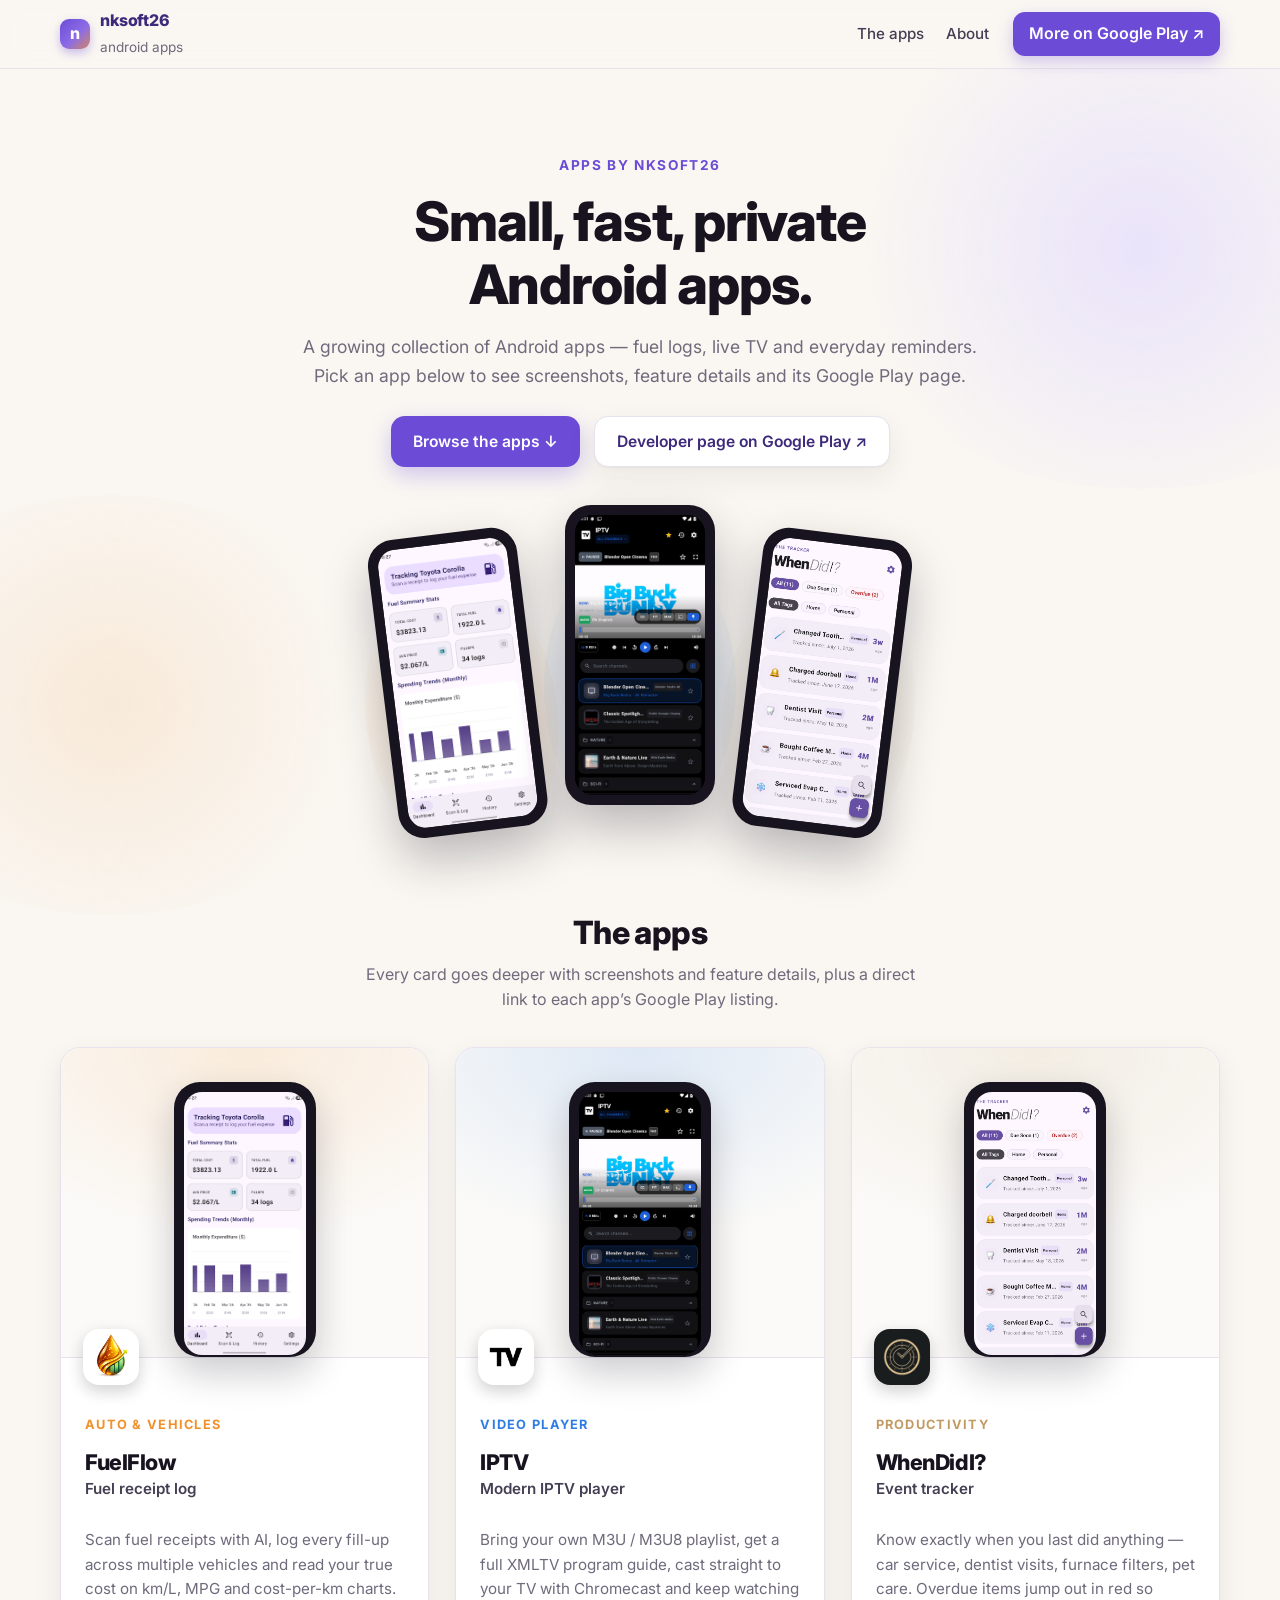
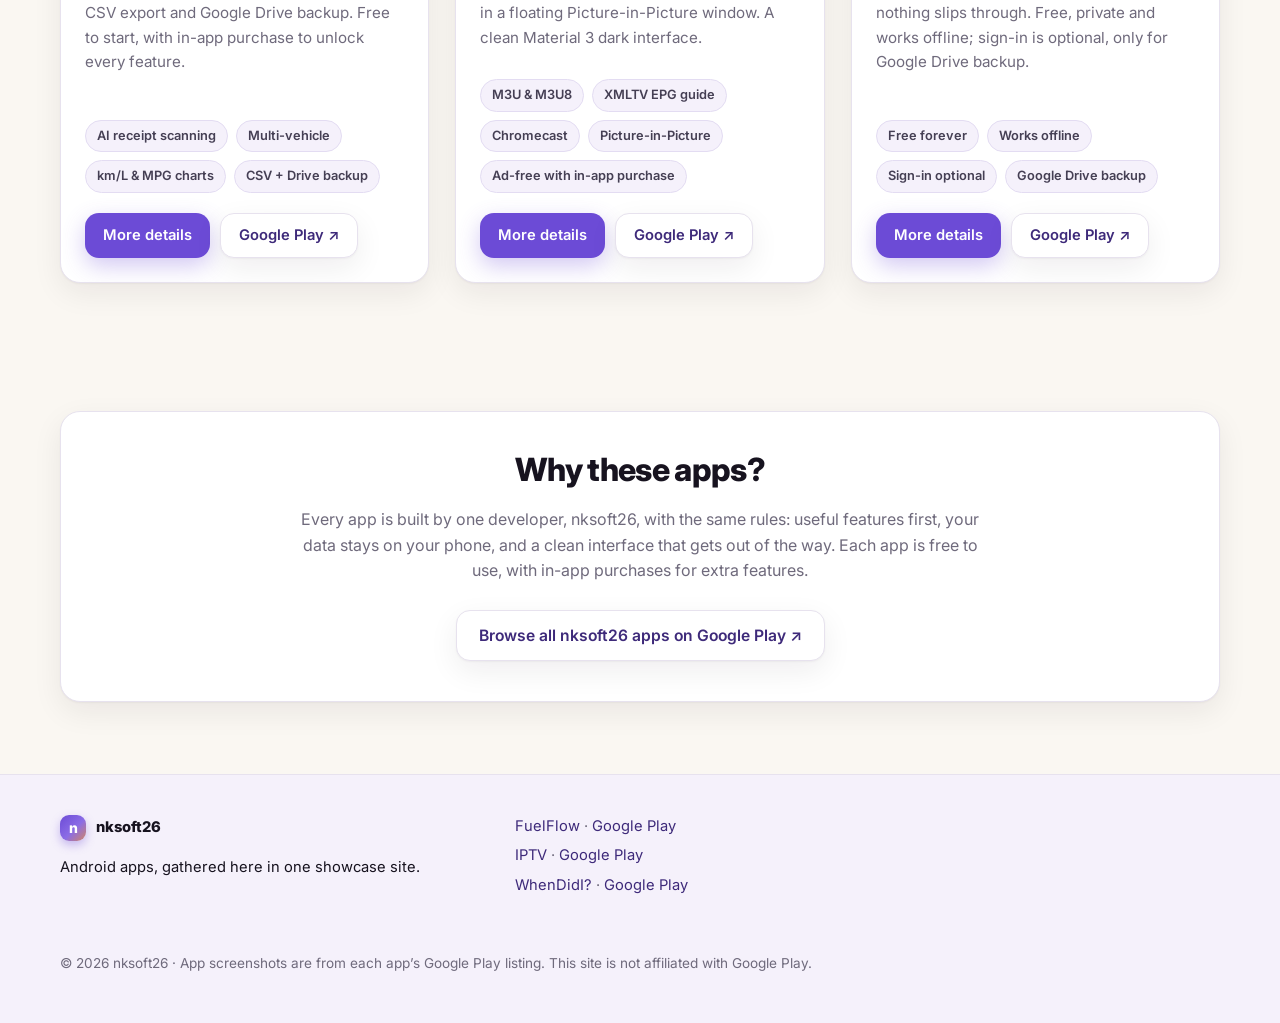
==== commit e7ec1555: "Add files via upload" ====
--- a/index.html
+++ b/index.html
@@ -1,391 +1,130 @@
 <!DOCTYPE html>
 <html lang="en">
 <head>
-  <meta charset="UTF-8" />
-  <meta name="viewport" content="width=device-width, initial-scale=1" />
+<meta charset="utf-8">
+<meta name="viewport" content="width=device-width, initial-scale=1">
+<title>nksoft26 — Android apps: FuelFlow, IPTV &amp; WhenDidI?</title>
+<meta name="description" content="The home of nksoft26 Android apps: FuelFlow fuel receipt log, IPTV player and WhenDidI? event tracker.">
 
-  <title>IPTV — Modern IPTV player for Android | M3U, EPG & Chromecast</title>
-  <meta name="description" content="IPTV is a sleek, modern IPTV player for Android. Add your own M3U / M3U8 playlist, get a full XMLTV EPG guide, cast to your TV with Chromecast, and keep watching in Picture-in-Picture." />
+<!-- Replace YOURNAME with your GitHub username before publishing (see README.md) -->
+<meta property="og:type" content="website">
+<meta property="og:title" content="nksoft26 — Android apps">
+<meta property="og:description" content="FuelFlow, IPTV and WhenDidI? — Android apps by nksoft26.">
+<meta property="og:url" content="https://YOURNAME.github.io/app-showcase/">
+<meta property="og:image" content="https://YOURNAME.github.io/app-showcase/FuelFlow/assets/shots/s9.webp">
+<meta name="twitter:card" content="summary_large_image">
+<meta name="theme-color" content="#FAF7F2">
+<link rel="icon" href="assets/hub-icon.svg" type="image/svg+xml">
 
-  <!-- Open Graph / social preview: replace the URL with your GitHub Pages address, e.g. https://yourname.github.io/iptv/ -->
-  <meta property="og:type" content="website" />
-  <meta property="og:title" content="IPTV — Modern IPTV player for Android" />
-  <meta property="og:description" content="M3U / M3U8 playlists, XMLTV EPG guide, Chromecast, Picture-in-Picture, background audio and a clean Material 3 dark interface." />
-  <meta property="og:image" content="https://yourname.github.io/iptv/assets/img/thumbs/shot06.webp" />
-  <meta name="twitter:card" content="summary_large_image" />
-
-  <link rel="icon" href="assets/img/app-icon-192.webp" />
-  <link rel="preconnect" href="https://fonts.googleapis.com" />
-  <link rel="preconnect" href="https://fonts.gstatic.com" crossorigin />
-  <link href="https://fonts.googleapis.com/css2?family=Inter:wght@400;500;600;700;800&display=swap" rel="stylesheet" />
-  <link rel="stylesheet" href="assets/css/style.css" />
+<link rel="preconnect" href="https://fonts.googleapis.com">
+<link rel="preconnect" href="https://fonts.gstatic.com" crossorigin>
+<link href="https://fonts.googleapis.com/css2?family=Inter:wght@400;500;600;700;800&display=swap" rel="stylesheet">
+<link rel="stylesheet" href="css/style.css">
+<noscript><style>.reveal { opacity: 1; transform: none }</style></noscript>
 </head>
 <body>
+<a class="skip" href="#main">Skip to content</a>
 
-  <!-- ============ NAV ============ -->
-  <header class="nav" id="nav">
-    <div class="nav-inner">
-      <a class="brand" href="#top">
-        <img class="brand-icon" src="assets/img/app-icon-192.webp" alt="IPTV app icon" />
-        <span class="brand-name">IPTV</span>
-      </a>
-      <nav class="nav-links" aria-label="Page sections">
-        <a href="#features" class="nav-link">Features</a>
-        <a href="#gallery" class="nav-link">Screenshots</a>
-        <a href="#how" class="nav-link">How it works</a>
-        <a href="#faq" class="nav-link">FAQ</a>
-      </nav>
-      <a class="play-badge" href="https://play.google.com/store/apps/details?id=com.nksoft.iptv" target="_blank" rel="noopener" aria-label="Get it on Google Play">
-        <img src="assets/img/play-badge-dark.png" alt="Get it on Google Play" width="646" height="250" />
-      </a>
+<!-- ============ HEADER ============ -->
+<header class="site-header">
+  <div class="container header-inner">
+    <a class="brand" href="#top" aria-label="nksoft26 home">
+      <span class="brand-mark" aria-hidden="true">n</span>
+      <span>
+        <span class="brand-name">nksoft26</span><br>
+        <span class="brand-sub">android apps</span>
+      </span>
+    </a>
+    <nav class="nav" aria-label="Site sections">
+      <a href="#apps">The apps</a>
+      <a href="#about">About</a>
+    </nav>
+    <a class="nav-cta" href="https://play.google.com/store/apps/developer?id=nksoft26"
+       target="_blank" rel="noopener">More on Google Play&nbsp;&#8599;</a>
+  </div>
+</header>
+
+<main id="main">
+
+<!-- ============ HERO ============ -->
+<section class="hero" id="top">
+  <div class="container">
+    <p class="eyebrow">apps by nksoft26</p>
+    <h1>Small, fast, private Android&nbsp;apps.</h1>
+    <p class="hero-lede">
+      A growing collection of Android apps — fuel logs, live TV and everyday reminders.
+      Pick an app below to see screenshots, feature details and its
+      Google Play page.
+    </p>
+    <div class="hero-cta">
+      <a class="btn btn-primary" href="#apps">Browse the apps &#8595;</a>
+      <a class="btn btn-outline" href="https://play.google.com/store/apps/developer?id=nksoft26"
+         target="_blank" rel="noopener">Developer page on Google Play&nbsp;&#8599;</a>
     </div>
-  </header>
+    <!-- hero phones are rendered from the app registry in js/main.js -->
+    <div class="hero-phones" id="heroPhones" aria-hidden="true"></div>
+    <noscript>
+      <ul class="grid" style="margin-top:28px; text-align:left">
+        <li><a href="FuelFlow/index.html">FuelFlow — Fuel receipt log</a></li>
+        <li><a href="IPTV/index.html">IPTV — Modern IPTV player</a></li>
+        <li><a href="WhenDidI/index.html">WhenDidI? — Event tracker</a></li>
+      </ul>
+    </noscript>
+  </div>
+</section>
 
-  <!-- ============ HERO ============ -->
-  <main id="top">
-    <section class="hero">
-      <div class="hero-bg" aria-hidden="true"></div>
-      <div class="wrap hero-grid">
-        <div class="hero-copy reveal">
-          <p class="eyebrow">Android · Video player · by nksoft</p>
-          <h1>Live TV, your playlist,<br />your&nbsp;way.</h1>
-          <p class="lede">
-            A sleek, powerful, modern IPTV player for Android. Bring your own M3U / M3U8 playlist,
-            get a full electronic program guide, cast straight to your TV, and keep watching in
-            a floating Picture-in-Picture window.
-          </p>
-          <div class="cta-row">
-            <a class="play-badge" href="https://play.google.com/store/apps/details?id=com.nksoft.iptv" target="_blank" rel="noopener" aria-label="Get it on Google Play">
-              <img src="assets/img/play-badge-dark.png" alt="Get it on Google Play" width="646" height="250" />
-            </a>
-            <a class="btn btn-ghost" href="#gallery">See it in action ↓</a>
-          </div>
-          <ul class="chips">
-            <li>M3U &amp; M3U8</li>
-            <li>XMLTV EPG guide</li>
-            <li>Chromecast</li>
-            <li>Picture-in-Picture</li>
-            <li>Background audio</li>
-            <li>Material 3 dark UI</li>
-          </ul>
-        </div>
+<!-- ============ APPS ============ -->
+<section class="apps" id="apps">
+  <div class="container">
+    <div class="apps-head">
+      <h2>The apps</h2>
+      <p>Every card goes deeper with screenshots and feature details, plus a direct
+         link to each app&rsquo;s Google Play listing.</p>
+    </div>
+    <!-- cards are rendered from the app registry in js/main.js -->
+    <div class="grid" id="appGrid"></div>
+  </div>
+</section>
 
-        <div class="hero-phone reveal">
-          <div class="phone">
-            <div class="phone-bezel">
-              <div class="phone-screen">
-                <img src="assets/img/thumbs/shot06.webp" alt="IPTV main screen: live channel player with program guide and grouped channel list" />
-              </div>
-              <span class="phone-notch" aria-hidden="true"></span>
-            </div>
-          </div>
-        </div>
-      </div>
-    </section>
-
-    <!-- ============ STATS STRIP ============ -->
-    <section class="wrap stats reveal">
-      <div class="stat"><span class="stat-v">M3U / M3U8</span><span class="stat-k">Playlist formats</span></div>
-      <div class="stat"><span class="stat-v">Free</span><span class="stat-k">with ads &amp; in-app purchases</span></div>
-      <div class="stat"><span class="stat-v">3+</span><span class="stat-k">Content rating</span></div>
-      <div class="stat"><span class="stat-v">Phones &amp; tablets</span><span class="stat-k">Android devices</span></div>
-    </section>
-
-    <!-- ============ FEATURES ============ -->
-    <section class="section wrap" id="features">
-      <div class="section-head reveal">
-        <h2>Everything a playlist deserves</h2>
-        <p>Not a channel dump — a proper player. Every feature is built around playlists you control.</p>
-      </div>
-
-      <div class="feature-grid">
-        <article class="card feature reveal">
-          <div class="feature-icon">
-            <svg viewBox="0 0 24 24" aria-hidden="true"><path d="M10 6h8M10 12h8M10 18h8M4 6h2M4 12h2M4 18h2" stroke="currentColor" stroke-width="2" stroke-linecap="round"/></svg>
-          </div>
-          <h3>M3U &amp; M3U8 playlists</h3>
-          <p>Add remote playlist URLs, keep multiple custom profile sets, and let the app refresh them automatically.</p>
-        </article>
-
-        <article class="card feature reveal">
-          <div class="feature-icon">
-            <svg viewBox="0 0 24 24" aria-hidden="true"><rect x="3" y="5" width="18" height="15" rx="2" stroke="currentColor" stroke-width="2"/><path d="M3 10h18M8 5v15" stroke="currentColor" stroke-width="2"/></svg>
-          </div>
-          <h3>EPG program guide</h3>
-          <p>Full XMLTV guide integration with automatic channel matching, “now / next” schedule info and program times.</p>
-        </article>
-
-        <article class="card feature reveal">
-          <div class="feature-icon">
-            <svg viewBox="0 0 24 24" aria-hidden="true"><path d="M4 6h16v11H4z" stroke="currentColor" stroke-width="2" stroke-linejoin="round"/><path d="M9 21h6M12 17v4" stroke="currentColor" stroke-width="2" stroke-linecap="round"/><path d="M10 11.5 14 11.5" stroke="currentColor" stroke-width="2" stroke-linecap="round"/></svg>
-          </div>
-          <h3>Cast to your TV</h3>
-          <p>Send live streams to a Chromecast / Google Cast device, with remote playback and volume controls.</p>
-        </article>
-
-        <article class="card feature reveal">
-          <div class="feature-icon">
-            <svg viewBox="0 0 24 24" aria-hidden="true"><rect x="3" y="4" width="12" height="10" rx="2" stroke="currentColor" stroke-width="2"/><rect x="11" y="10" width="10" height="8" rx="2" stroke="currentColor" stroke-width="2"/></svg>
-          </div>
-          <h3>Picture-in-Picture</h3>
-          <p>Keep the stream in a floating window while you browse, chat, or use any other app.</p>
-        </article>
-
-        <article class="card feature reveal">
-          <div class="feature-icon">
-            <svg viewBox="0 0 24 24" aria-hidden="true"><path d="M4 12a8 8 0 0 1 16 0" stroke="currentColor" stroke-width="2"/><rect x="3" y="12" width="4" height="7" rx="2" stroke="currentColor" stroke-width="2"/><rect x="17" y="12" width="4" height="7" rx="2" stroke="currentColor" stroke-width="2"/></svg>
-          </div>
-          <h3>Background audio</h3>
-          <p>News, radio and sport keep playing when the app is in the background or the screen is off.</p>
-        </article>
-
-        <article class="card feature reveal">
-          <div class="feature-icon">
-            <svg viewBox="0 0 24 24" aria-hidden="true"><path d="M6 4l12 8-12 8z" stroke="currentColor" stroke-width="2" stroke-linejoin="round"/><path d="M20 6v12" stroke="currentColor" stroke-width="2" stroke-linecap="round"/></svg>
-          </div>
-          <h3>Advanced playback engine</h3>
-          <p>Low-latency streaming, aspect ratio control, custom user-agent headers, and audio / subtitle track selection.</p>
-        </article>
-
-        <article class="card feature reveal">
-          <div class="feature-icon">
-            <svg viewBox="0 0 24 24" aria-hidden="true"><circle cx="11" cy="11" r="6" stroke="currentColor" stroke-width="2"/><path d="M16 16l5 5" stroke="currentColor" stroke-width="2" stroke-linecap="round"/></svg>
-          </div>
-          <h3>Search &amp; favourites</h3>
-          <p>Instant channel search, custom favourites, recent channel history, plus playlist backup and restore.</p>
-        </article>
-
-        <article class="card feature reveal">
-          <div class="feature-icon">
-            <svg viewBox="0 0 24 24" aria-hidden="true"><rect x="5" y="10" width="14" height="10" rx="2" stroke="currentColor" stroke-width="2"/><path d="M8 10V7a4 4 0 0 1 8 0v3" stroke="currentColor" stroke-width="2"/></svg>
-          </div>
-          <h3>Parental control</h3>
-          <p>Password / PIN lock for settings, limit the view to favourites only, and a child lock on the current channel.</p>
-        </article>
-
-        <article class="card feature reveal">
-          <div class="feature-icon">
-            <svg viewBox="0 0 24 24" aria-hidden="true"><path d="M4 20V4M4 20h16" stroke="currentColor" stroke-width="2" stroke-linecap="round"/><path d="M8 16v-4M12 16V8M16 16v-6M20 16v-9" stroke="currentColor" stroke-width="2" stroke-linecap="round"/></svg>
-          </div>
-          <h3>Data saver &amp; usage</h3>
-          <p>Cap streams to SD (480p), auto-cap on cellular, and track monthly Wi-Fi / cellular streaming totals.</p>
-        </article>
-
-        <article class="card feature reveal">
-          <div class="feature-icon">
-            <svg viewBox="0 0 24 24" aria-hidden="true"><circle cx="12" cy="12" r="8" stroke="currentColor" stroke-width="2"/><path d="M12 8v4l3 2" stroke="currentColor" stroke-width="2" stroke-linecap="round"/></svg>
-          </div>
-          <h3>Made for comfortable viewing</h3>
-          <p>Sleep timer, subtitles &amp; closed captions, language-based auto categories, and a clean Material 3 dark interface tuned for phones and tablets.</p>
-        </article>
-      </div>
-    </section>
-
-    <!-- ============ GALLERY ============ -->
-    <section class="section wrap" id="gallery">
-      <div class="section-head reveal">
-        <h2>Screenshots</h2>
-        <p>Tap any screen to zoom in. Use arrows ← → to browse the set.</p>
-      </div>
-
-      <div class="gallery-tools">
-        <button class="arrow" id="gal-prev" aria-label="Previous screenshot">←</button>
-        <div class="dots" id="gal-dots" role="tablist" aria-label="Screenshot picker"></div>
-        <button class="arrow" id="gal-next" aria-label="Next screenshot">→</button>
-      </div>
-
-      <div class="gallery" id="gallery-track" role="list">
-        <figure class="shot reveal" role="listitem" data-full="assets/img/shot06.webp" data-title="Live player &amp; channel library" tabindex="0">
-          <div class="phone phone-sm">
-            <div class="phone-bezel">
-              <div class="phone-screen"><img src="assets/img/thumbs/shot06.webp" alt="Live player screen: program guide now and next, channel list grouped by category" loading="lazy" /></div>
-            </div>
-          </div>
-          <figcaption><strong>Live player &amp; channel library</strong>Now / next guide, grouped categories, favourites, search and cast.</figcaption>
-        </figure>
-
-        <figure class="shot reveal" role="listitem" data-full="assets/img/shot01.webp" data-title="Quick setup" tabindex="0">
-          <div class="phone phone-sm">
-            <div class="phone-bezel">
-              <div class="phone-screen"><img src="assets/img/thumbs/shot01.webp" alt="Setup screen explaining that you must add your own playlist URL" loading="lazy" /></div>
-            </div>
-          </div>
-          <figcaption><strong>Quick setup</strong>Add your own playlist URL and region in Settings — no bundled channels.</figcaption>
-        </figure>
-
-        <figure class="shot reveal" role="listitem" data-full="assets/img/shot02.webp" data-title="Settings &amp; profiles" tabindex="0">
-          <div class="phone phone-sm">
-            <div class="phone-bezel">
-              <div class="phone-screen"><img src="assets/img/thumbs/shot02.webp" alt="Settings screen with General, Playlist Sets, Playback, Parental Control and Streaming Data Usage" loading="lazy" /></div>
-            </div>
-          </div>
-          <figcaption><strong>Settings &amp; profiles</strong>Playlist sets, playback, parental control, data usage, backup &amp; restore.</figcaption>
-        </figure>
-
-        <figure class="shot reveal" role="listitem" data-full="assets/img/shot03.webp" data-title="Playback options" tabindex="0">
-          <div class="phone phone-sm">
-            <div class="phone-bezel">
-              <div class="phone-screen"><img src="assets/img/thumbs/shot03.webp" alt="Playback settings: auto play, keep media playing, picture-in-picture, sleep timer, subtitles" loading="lazy" /></div>
-            </div>
-          </div>
-          <figcaption><strong>Playback options</strong>Auto-play on start, background playback, PiP, sleep timer, closed captions.</figcaption>
-        </figure>
-
-        <figure class="shot reveal" role="listitem" data-full="assets/img/shot05.webp" data-title="Data saver &amp; usage" tabindex="0">
-          <div class="phone phone-sm">
-            <div class="phone-bezel">
-              <div class="phone-screen"><img src="assets/img/thumbs/shot05.webp" alt="Streaming data usage screen with data saver mode and monthly totals" loading="lazy" /></div>
-            </div>
-          </div>
-          <figcaption><strong>Data saver &amp; usage</strong>Cap quality to SD, auto-cap on cellular, monthly Wi-Fi / cellular totals.</figcaption>
-        </figure>
-
-        <figure class="shot reveal" role="listitem" data-full="assets/img/shot04.webp" data-title="Parental control" tabindex="0">
-          <div class="phone phone-sm">
-            <div class="phone-bezel">
-              <div class="phone-screen"><img src="assets/img/thumbs/shot04.webp" alt="Parental control screen with password, limit to favourites and child lock" loading="lazy" /></div>
-            </div>
-          </div>
-          <figcaption><strong>Parental control</strong>PIN-locked settings, favourites-only view, child lock on the current channel.</figcaption>
-        </figure>
-      </div>
-    </section>
-
-    <!-- ============ HOW IT WORKS ============ -->
-    <section class="section wrap" id="how">
-      <div class="section-head reveal">
-        <h2>Three steps to watch</h2>
-        <p>The app installs empty by design. Your content comes from your own playlist.</p>
-      </div>
-      <div class="steps">
-        <div class="step reveal">
-          <span class="step-num">1</span>
-          <h3>Open Settings</h3>
-          <p>Launch the app and go to Settings. There is nothing preloaded — you are in control of what is added.</p>
-        </div>
-        <div class="step reveal">
-          <span class="step-num">2</span>
-          <h3>Add your M3U URL</h3>
-          <p>Paste a valid M3U / M3U8 playlist URL and set the region. Create as many playlist profile sets as you like.</p>
-        </div>
-        <div class="step reveal">
-          <span class="step-num">3</span>
-          <h3>Watch, guide &amp; cast</h3>
-          <p>Browse channels by category, check the EPG guide, star favourites, and cast the stream to your TV.</p>
-        </div>
-      </div>
-
-      <div class="disclaimer reveal">
-        <h3>Important disclaimer</h3>
-        <p>
-          This application does not supply, contain, or host any media, channels, or content.
-          Users must provide their own content by adding their own valid M3U playlist URLs.
-          The app developers do not endorse or support the streaming of copyright-protected
-          material without permission from the respective copyright holders.
-        </p>
-      </div>
-    </section>
-
-    <!-- ============ FAQ ============ -->
-    <section class="section wrap" id="faq">
-      <div class="section-head reveal">
-        <h2>FAQ</h2>
-        <p>Quick answers before you install.</p>
-      </div>
-
-      <div class="faq-list reveal">
-        <details class="faq">
-          <summary>Does the app include TV channels?</summary>
-          <p>No. IPTV is a standalone player only. It ships with no channels, streams, or guide data. You add your own M3U / M3U8 playlist URL from a source you are licensed to use.</p>
-        </details>
-        <details class="faq">
-          <summary>Is the app free?</summary>
-          <p>Yes, the app is free to install on Android. It contains ads and offers in-app purchases.</p>
-        </details>
-        <details class="faq">
-          <summary>What do I need to start watching?</summary>
-          <p>A valid M3U or M3U8 playlist URL from your IPTV provider, plus an internet connection. An XMLTV EPG URL is optional, for the program guide.</p>
-        </details>
-        <details class="faq">
-          <summary>Does it work on tablets and phones?</summary>
-          <p>Yes. The interface is built on Material 3 with a dark theme tuned for both Android phones and tablets.</p>
-        </details>
-        <details class="faq">
-          <summary>Can I watch on my TV?</summary>
-          <p>Yes — cast live streams to Chromecast / Google Cast devices, with playback and volume control from the phone.</p>
-        </details>
-        <details class="faq">
-          <summary>Is there a parental control?</summary>
-          <p>Yes. Lock settings and restricted actions behind a password / PIN, restrict the channel view to favourites only, and use child lock to pin playback to the current channel.</p>
-        </details>
-        <details class="faq">
-          <summary>Will it save mobile data?</summary>
-          <p>Data saver mode caps stream quality to SD (480p / 1 Mbps), auto-saver can trigger on cellular, and the app shows your monthly Wi-Fi and cellular streaming totals.</p>
-        </details>
-      </div>
-    </section>
-
-    <!-- ============ CTA BAND ============ -->
-    <section class="wrap cta-band reveal">
-      <div class="cta-inner">
-        <h2>Ready to watch your playlist?</h2>
-        <p>Free on Google Play. Bring your own M3U / M3U8 playlist.</p>
-        <a class="play-badge play-badge-lg" href="https://play.google.com/store/apps/details?id=com.nksoft.iptv" target="_blank" rel="noopener" aria-label="Get it on Google Play">
-          <img src="assets/img/play-badge-dark.png" alt="Get it on Google Play" width="646" height="250" />
-        </a>
-      </div>
-    </section>
-  </main>
-
-  <!-- ============ FOOTER ============ -->
-  <footer class="footer">
-    <div class="wrap footer-grid">
-      <div class="footer-brand">
-        <img class="brand-icon" src="assets/img/app-icon-192.webp" alt="" />
-        <div>
-          <p class="footer-name">IPTV</p>
-          <p class="footer-sub">Modern IPTV player with M3U playlists, EPG guide and casting.</p>
-        </div>
-      </div>
-      <div class="footer-col">
-        <h4>App</h4>
-        <a href="https://play.google.com/store/apps/details?id=com.nksoft.iptv" target="_blank" rel="noopener">Google Play listing</a>
-        <a href="https://play.google.com/store/apps/developer?id=nksoft26" target="_blank" rel="noopener">Developer: nksoft26</a>
-        <a href="https://play.google.com/store/apps/category/VIDEO_PLAYERS" target="_blank" rel="noopener">Video Players &amp; Editors</a>
-      </div>
-      <div class="footer-col">
-        <h4>Page</h4>
-        <a href="#features">Features</a>
-        <a href="#gallery">Screenshots</a>
-        <a href="#how">How it works</a>
-        <a href="#faq">FAQ</a>
-      </div>
-      <div class="footer-col footer-meta">
-        <p>Free on Google Play · Rating 3+</p>
-        <p>Android phones &amp; tablets</p>
-        <p>© <span id="year"></span> nksoft. All rights reserved.</p>
+<!-- ============ ABOUT ============ -->
+<section class="about" id="about">
+  <div class="container">
+    <div class="about-card reveal">
+      <h2>Why these apps?</h2>
+      <p>Every app is built by one developer, nksoft26, with the same rules: useful
+         features first, your data stays on your phone, and a clean interface that gets
+         out of the way. Each app is free to use, with in-app purchases for extra
+         features.</p>
+      <div>
+        <a class="btn btn-outline" href="https://play.google.com/store/apps/developer?id=nksoft26"
+           target="_blank" rel="noopener">Browse all nksoft26 apps on Google Play&nbsp;&#8599;</a>
       </div>
     </div>
-    <div class="wrap footer-legal">
-      <p>This page is an informational showcase for the IPTV Android app by nksoft. It is not the app developer’s official site and is not affiliated with Google Play. The app ships with no channels or content; users supply their own playlists.</p>
+  </div>
+</section>
+
+</main>
+
+<!-- ============ FOOTER ============ -->
+<footer class="site-footer">
+  <div class="container footer-inner">
+    <div>
+      <div class="footer-brand">
+        <span class="brand-mark" aria-hidden="true">n</span>
+        <span>nksoft26</span>
+      </div>
+      <p>Android apps, gathered here in one showcase site.</p>
     </div>
-  </footer>
+    <nav aria-label="Footer app links">
+      <ul class="footer-apps" id="footerApps"></ul>
+    </nav>
+    <p class="footer-note">
+      &#169; <span id="year"></span> nksoft26 · App screenshots are from each app&rsquo;s
+      Google Play listing. This site is not affiliated with Google Play.
+    </p>
+  </div>
+</footer>
 
-  <!-- Lightbox for zoomed screenshots -->
-  <div class="lightbox" id="lightbox" role="dialog" aria-modal="true" aria-label="Screenshot viewer" hidden>
-    <button class="lb-close" id="lb-close" aria-label="Close">✕</button>
-    <button class="lb-arrow lb-prev" id="lb-prev" aria-label="Previous">←</button>
-    <figure class="lb-body">
-      <div class="phone phone-lg">
-        <div class="phone-bezel">
-          <div class="phone-screen"><img id="lb-img" src="" alt="" /></div>
-        </div>
-      </div>
-      <figcaption id="lb-title"></figcaption>
-    </figure>
-    <button class="lb-arrow lb-next" id="lb-next" aria-label="Next">→</button>
-  </div>
-
-  <script src="assets/js/main.js"></script>
+<script src="js/main.js"></script>
 </body>
 </html>
--- a/css/style.css
+++ b/css/style.css
@@ -0,0 +1,287 @@
+/* ============================================================
+   nksoft26 app hub — clean modern light theme
+   Palette tuned to the three showcase sites (purple + amber).
+   ============================================================ */
+
+:root {
+  --bg: #FAF7F2;
+  --surface: #FFFFFF;
+  --ink: #17131F;
+  --ink-2: #453F54;
+  --muted: #6F6A7C;
+  --line: #E7E2EE;
+  --purple: #6C4BD6;
+  --purple-2: #8B6CE6;
+  --purple-ink: #3E2A7A;
+  --amber: #F1912B;
+  --charcoal: #17131F;
+  --radius: 20px;
+  --radius-sm: 12px;
+  --shadow: 0 1px 2px rgba(23, 19, 31, .04), 0 10px 30px rgba(23, 19, 31, .07);
+  --shadow-lg: 0 24px 60px rgba(58, 42, 122, .16);
+  --container: 1160px;
+  --header-h: 68px;
+  /* Phone geometry: app screenshots are 1080x2400 (9:20) */
+  --phone-ratio: 9 / 19.4;
+}
+
+* { box-sizing: border-box }
+html { -webkit-text-size-adjust: 100%; scroll-behavior: smooth; scroll-padding-top: 80px }
+body {
+  margin: 0;
+  font-family: "Inter", system-ui, -apple-system, "Segoe UI", Roboto, sans-serif;
+  color: var(--ink);
+  background: var(--bg);
+  line-height: 1.6;
+  font-size: 16px;
+  -webkit-font-smoothing: antialiased;
+  overflow-x: hidden;
+}
+img { max-width: 100%; display: block }
+a { color: var(--purple-ink); text-decoration: none }
+h1, h2, h3 { line-height: 1.15; letter-spacing: -0.02em; margin: 0 }
+h1 { font-size: clamp(2.1rem, 5.2vw, 3.4rem); font-weight: 800 }
+h2 { font-size: clamp(1.5rem, 3vw, 2rem); font-weight: 800 }
+code {
+  font-family: ui-monospace, "Cascadia Mono", Consolas, monospace;
+  font-size: .88em;
+  background: var(--lilac-bg, #EFEBFA);
+  padding: .1em .35em;
+  border-radius: 6px;
+}
+.container { width: min(var(--container), 92vw); margin-inline: auto }
+:focus-visible { outline: 3px solid var(--purple-2); outline-offset: 2px; border-radius: 4px }
+
+/* skip link */
+.skip {
+  position: absolute; left: 8px; top: -48px;
+  background: var(--purple); color: #fff;
+  padding: 10px 16px; border-radius: 10px;
+  z-index: 200; transition: top .15s ease;
+}
+.skip:focus { top: 10px }
+
+/* ---------- header ---------- */
+.site-header {
+  position: sticky; top: 0; z-index: 100;
+  background: rgba(250, 247, 242, .82);
+  backdrop-filter: blur(12px);
+  border-bottom: 1px solid var(--line);
+}
+.header-inner {
+  height: var(--header-h);
+  display: flex; align-items: center; gap: 24px;
+}
+.brand { display: flex; align-items: center; gap: 10px; margin-right: auto }
+.brand-mark {
+  width: 30px; height: 30px; border-radius: 9px;
+  background: linear-gradient(135deg, var(--purple) 0%, var(--purple-2) 55%, var(--amber) 120%);
+  color: #fff; font-weight: 800; font-size: 16px;
+  display: grid; place-items: center;
+  box-shadow: 0 4px 10px rgba(108, 75, 214, .35);
+}
+.brand-name { font-weight: 800; letter-spacing: -0.01em }
+.brand-sub { color: var(--muted); font-size: .85rem; margin-top: 2px }
+.nav { display: flex; gap: 22px; font-size: .95rem; font-weight: 500 }
+.nav a { color: var(--ink-2) }
+.nav a:hover { color: var(--purple-ink) }
+.nav-cta {
+  background: var(--purple); color: #fff !important;
+  padding: 9px 16px; border-radius: 12px; font-weight: 600;
+  box-shadow: 0 6px 16px rgba(108, 75, 214, .28);
+}
+.nav-cta:hover { background: var(--purple-ink) }
+
+/* ---------- hero ---------- */
+.hero { position: relative; padding: 72px 0 56px; text-align: center }
+.hero::before, .hero::after {
+  content: ""; position: absolute; border-radius: 50%;
+  filter: blur(0px); pointer-events: none; z-index: -1;
+}
+.hero::before { /* soft lilac blob */
+  width: 640px; height: 480px; right: -180px; top: -60px;
+  background: radial-gradient(circle, #E9E3FA 0%, rgba(233, 227, 250, 0) 70%);
+}
+.hero::after { /* soft amber blob */
+  width: 560px; height: 420px; left: -170px; bottom: -40px;
+  background: radial-gradient(circle, #F8E9D8 0%, rgba(248, 233, 216, 0) 70%);
+}
+.eyebrow {
+  color: var(--purple); font-weight: 700; font-size: .85rem;
+  letter-spacing: .12em; text-transform: uppercase;
+  margin-bottom: 14px;
+}
+.hero h1 { max-width: 22ch; margin-inline: auto }
+.hero-lede {
+  color: var(--muted); max-width: 62ch;
+  margin: 18px auto 0; font-size: 1.1rem;
+}
+.hero-cta { display: flex; gap: 14px; justify-content: center; margin-top: 26px; flex-wrap: wrap }
+.btn {
+  display: inline-flex; align-items: center; gap: 8px;
+  padding: 12px 22px; border-radius: 14px;
+  font-weight: 600; font-size: .98rem;
+  transition: transform .15s ease, box-shadow .15s ease, background .15s ease;
+}
+.btn-primary { background: var(--purple); color: #fff; box-shadow: 0 8px 22px rgba(108, 75, 214, .3) }
+.btn-primary:hover { background: var(--purple-ink); transform: translateY(-2px) }
+.btn-outline {
+  background: var(--surface); color: var(--purple-ink);
+  border: 1.5px solid var(--line); box-shadow: var(--shadow);
+}
+.btn-outline:hover { border-color: var(--purple-2); transform: translateY(-2px) }
+
+/* hero phones */
+.hero-phones {
+  display: flex; justify-content: center; align-items: flex-end;
+  gap: clamp(10px, 3vw, 34px);
+  margin-top: 52px;
+}
+.hero-phone { position: relative; width: 150px; flex-shrink: 0 }
+.hero-phone:nth-child(1) { transform: rotate(-7deg) translateY(14px) }
+.hero-phone:nth-child(2) { transform: translateY(-14px); z-index: 2 }
+.hero-phone:nth-child(3) { transform: rotate(7deg) translateY(14px) }
+.hero-phone .phone { box-shadow: 0 22px 48px rgba(23, 19, 31, .28) }
+.hero-phone:hover .phone { transform: scale(1.03) }
+.hero-phone-glow {
+  position: absolute; inset: 12% -14% -10% -14%;
+  border-radius: 50%;
+  background: radial-gradient(circle, var(--accent) 0%, rgba(0,0,0,0) 70%);
+  opacity: .22; z-index: -1;
+}
+
+/* phone mockup (shared) */
+.phone {
+  background: var(--charcoal);
+  border-radius: 26px;
+  padding: 10px;
+  transition: transform .15s ease;
+}
+.phone-screen {
+  border-radius: 18px; overflow: hidden;
+  aspect-ratio: var(--phone-ratio);
+  background: #111;
+}
+.phone-screen img { width: 100%; height: 100%; object-fit: cover; object-position: top }
+
+/* ---------- apps grid ---------- */
+.apps { padding: 40px 0 72px; scroll-margin-top: 80px }
+.apps-head { text-align: center; margin-bottom: 34px }
+.apps-head p { color: var(--muted); max-width: 55ch; margin: 10px auto 0 }
+
+.grid {
+  display: grid;
+  grid-template-columns: repeat(auto-fit, minmax(315px, 1fr));
+  gap: 26px;
+}
+
+.card {
+  background: var(--surface);
+  border: 1px solid var(--line);
+  border-radius: var(--radius);
+  box-shadow: var(--shadow);
+  overflow: hidden;
+  display: flex; flex-direction: column;
+  transition: transform .18s ease, box-shadow .18s ease, opacity .5s ease;
+}
+.card:hover { transform: translateY(-4px); box-shadow: var(--shadow-lg) }
+
+.card-visual {
+  position: relative;
+  height: 310px;
+  display: flex; justify-content: center;
+  padding-top: 34px;
+  background:
+    radial-gradient(120% 90% at 50% 0%, color-mix(in srgb, var(--accent) 14%, transparent) 0%, transparent 70%),
+    #FBFAF8;
+  border-bottom: 1px solid var(--line);
+}
+.card-visual .phone { width: 142px; box-shadow: 0 16px 36px rgba(23, 19, 31, .22) }
+.card-icon {
+  position: absolute; left: 22px; bottom: -28px;
+  border-radius: 16px;
+  box-shadow: 0 6px 16px rgba(23, 19, 31, .2);
+  background: var(--surface);
+}
+
+.card-body { padding: 44px 24px 24px; display: flex; flex-direction: column; flex: 1 }
+.card-cat {
+  color: var(--accent); font-weight: 700; font-size: .8rem;
+  letter-spacing: .1em; text-transform: uppercase;
+}
+.card-name { font-size: 1.35rem; font-weight: 800; margin-top: 2px }
+.card-tagline { color: var(--ink-2); font-weight: 600; font-size: .95rem; margin-top: 2px }
+.card-desc { color: var(--muted); font-size: .95rem; margin-top: 12px; flex-grow: 1 }
+
+.card-chips {
+  list-style: none; margin: 14px 0 0; padding: 0;
+  display: flex; flex-wrap: wrap; gap: 8px;
+}
+.card-chips li {
+  font-size: .8rem; font-weight: 600; color: var(--ink-2);
+  background: #F5F1FB;
+  border: 1px solid #E3DCF2;
+  padding: 5px 11px; border-radius: 999px;
+}
+
+.card-actions { display: flex; gap: 10px; margin-top: 20px }
+.card-actions .btn { padding: 10px 18px; font-size: .92rem }
+
+/* ---------- about ---------- */
+.about {
+  padding: 56px 0 72px;
+  scroll-margin-top: 80px;
+}
+.about-card {
+  background: var(--surface);
+  border: 1px solid var(--line);
+  border-radius: var(--radius);
+  padding: 40px clamp(24px, 5vw, 64px);
+  box-shadow: var(--shadow);
+  display: grid; gap: 18px;
+  text-align: center;
+}
+.about-card p { color: var(--muted); max-width: 70ch; margin: 0 auto }
+.about-card .btn { margin-top: 8px }
+
+/* ---------- footer ---------- */
+.site-footer {
+  border-top: 1px solid var(--line);
+  padding: 40px 0 34px;
+  background: #F5F1FB;
+}
+.footer-inner {
+  display: grid; grid-template-columns: 1.2fr 2fr; gap: 32px;
+  font-size: .92rem;
+}
+.footer-brand { display: flex; align-items: center; gap: 10px; font-weight: 800 }
+.footer-brand .brand-mark { width: 26px; height: 26px; font-size: 14px }
+.footer-apps { list-style: none; margin: 0; padding: 0 }
+.footer-apps li { margin-bottom: 6px; color: var(--muted) }
+.footer-apps a { color: var(--purple-ink) }
+.footer-note { grid-column: 1 / -1; color: var(--muted); font-size: .85rem; margin-top: 18px }
+
+/* ---------- reveal animation ---------- */
+.reveal { opacity: 0; transform: translateY(16px) }
+.reveal.in { opacity: 1; transform: none; transition: opacity .5s ease, transform .5s ease }
+
+@media (prefers-reduced-motion: reduce) {
+  html { scroll-behavior: auto }
+  .reveal { opacity: 1; transform: none }
+  .hero-phone:nth-child(1), .hero-phone:nth-child(2), .hero-phone:nth-child(3) { transform: none }
+  .btn, .card, .hero-phone .phone, .hero-phone:hover .phone { transition: none }
+}
+
+/* ---------- responsive ---------- */
+@media (max-width: 900px) {
+  .nav { display: none }
+  .hero { padding-top: 56px }
+  .hero-phones { margin-top: 40px }
+  .footer-inner { grid-template-columns: 1fr }
+}
+@media (max-width: 520px) {
+  .hero-phones { gap: 8px }
+  .hero-phone { width: 108px }
+  .hero-phone:nth-child(1), .hero-phone:nth-child(3) { transform: none }
+  .hero-phone:nth-child(2) { transform: translateY(-8px) }
+}
